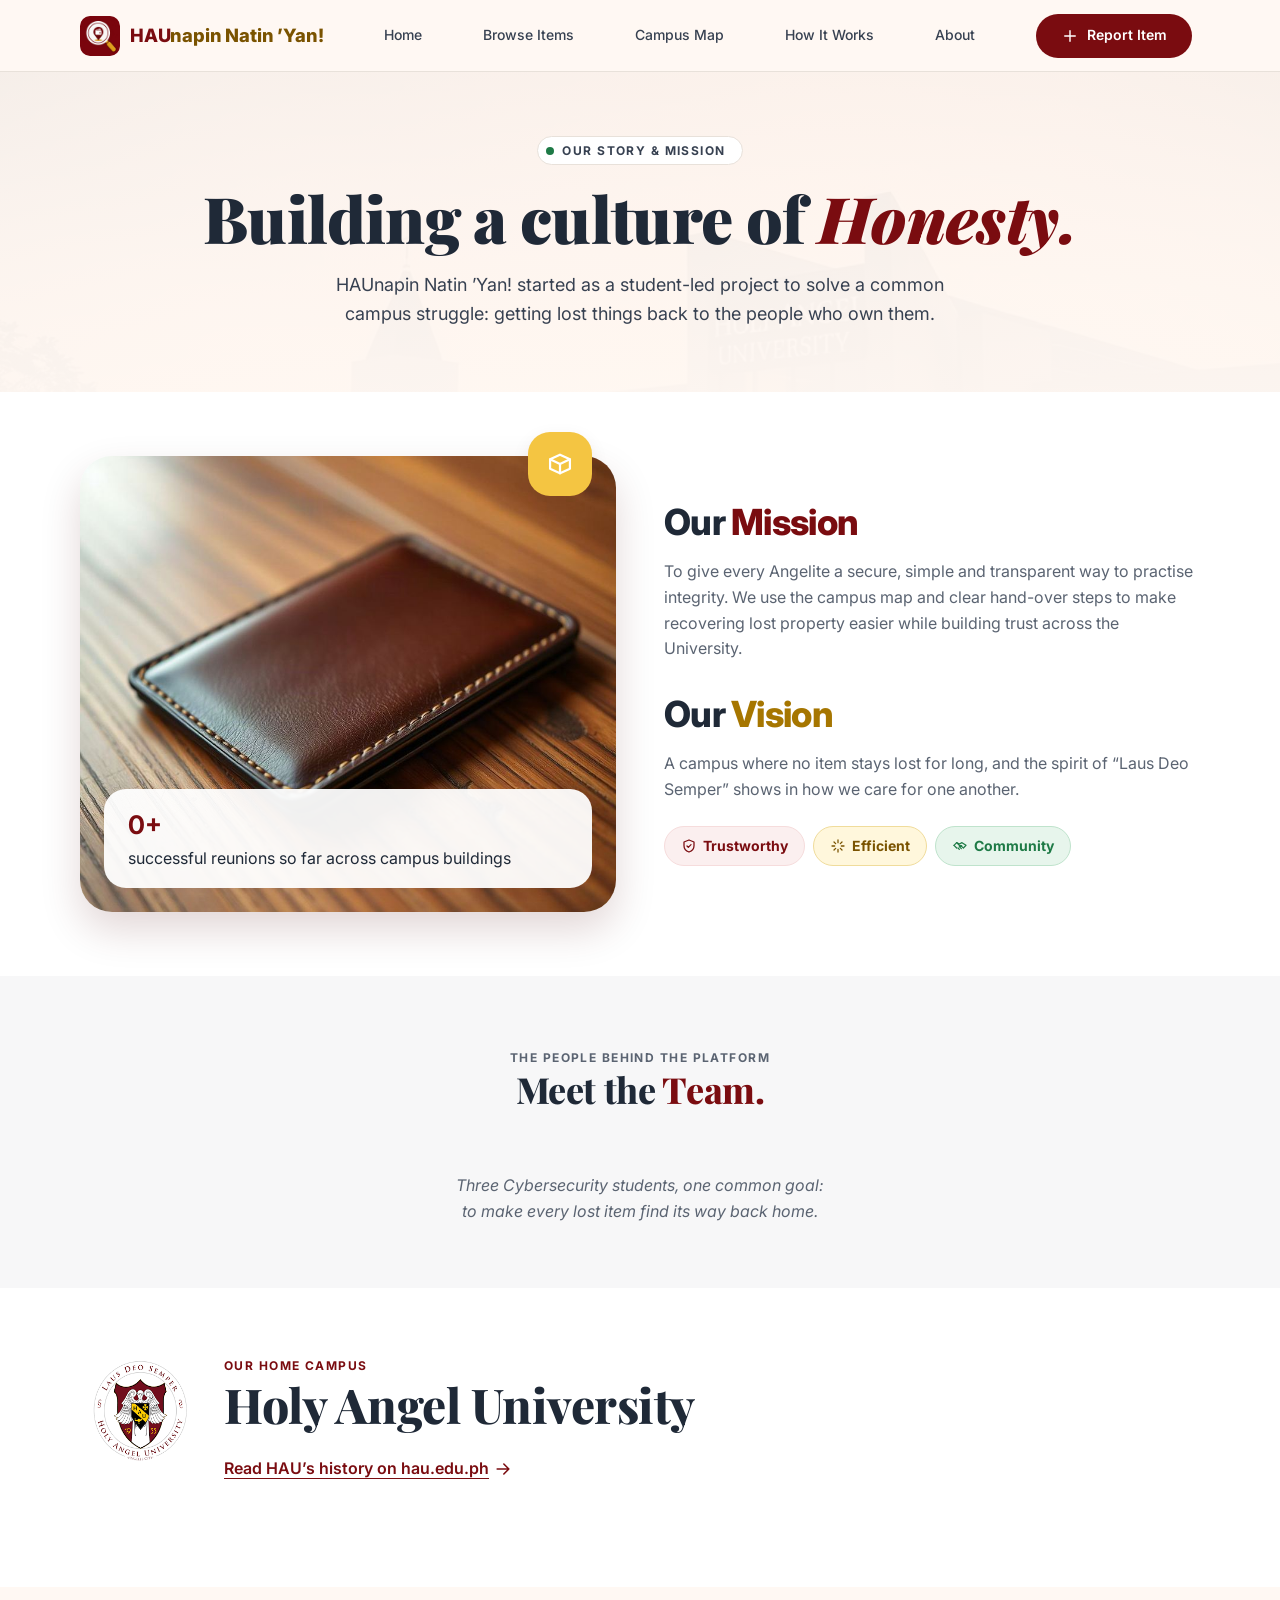
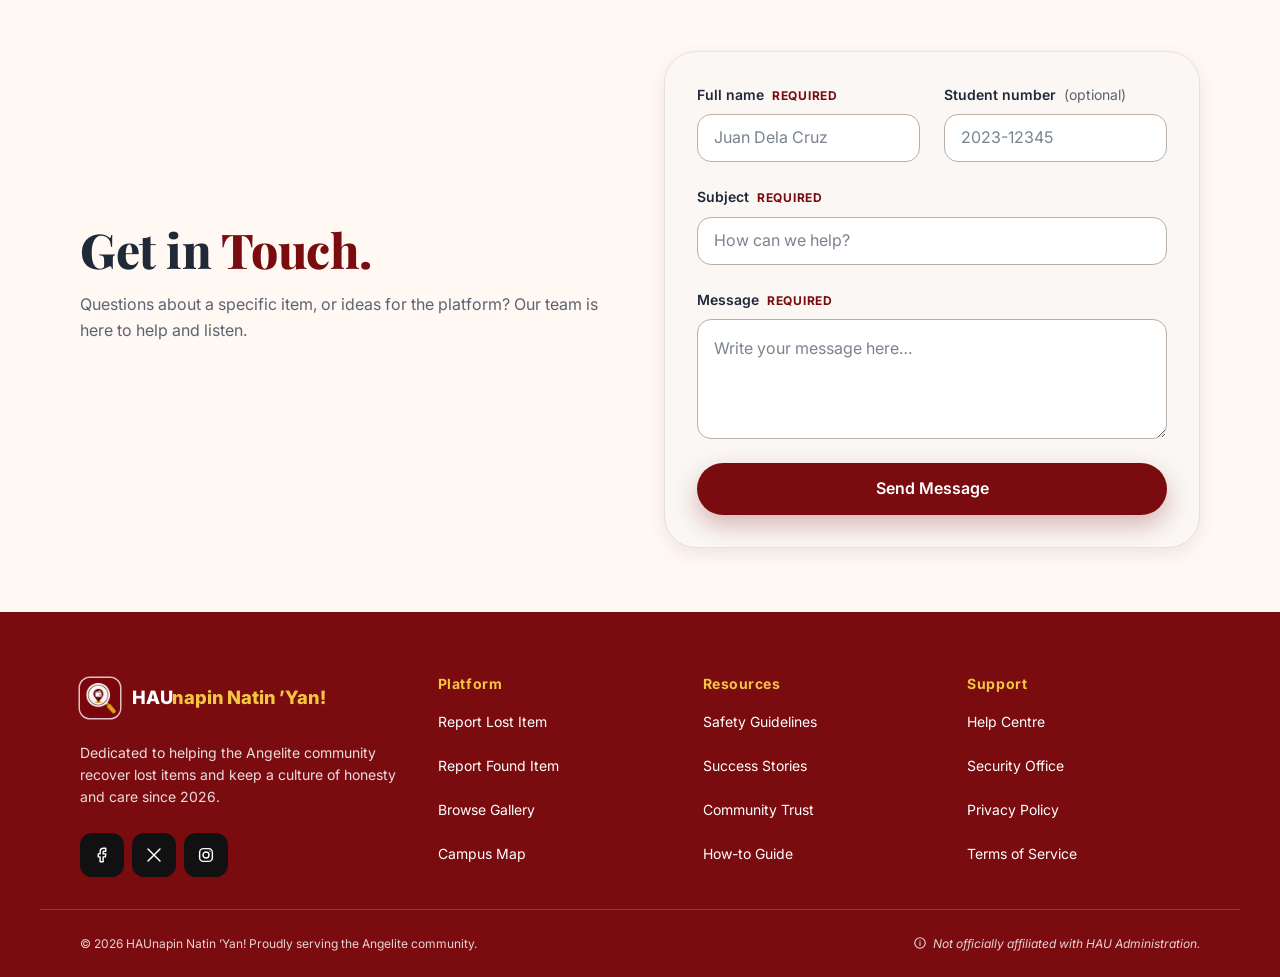
==== about.html @ 3c2f7609 "Phase 2: Wireframes, style guide, and draft of sitemap" ====
<!DOCTYPE html>
<html lang="en">
<head>
<meta charset="UTF-8">
<meta name="viewport" content="width=device-width, initial-scale=1, viewport-fit=cover">
<title>About | HAUnapin Natin ’Yan!</title>
<meta name="description" content="The team, mission and story behind the HAU campus lost and found.">
<meta name="theme-color" content="#7A0C10">
<link rel="icon" href="images/favicon.svg" type="image/svg+xml">
<link rel="apple-touch-icon" href="images/apple-touch-icon.png">
<link rel="preconnect" href="https://fonts.googleapis.com">
<link rel="preconnect" href="https://fonts.gstatic.com" crossorigin>
<link href="https://fonts.googleapis.com/css2?family=Inter:wght@400;500;600;700;800;900&family=Playfair+Display:ital,wght@0,700;0,800;0,900;1,700;1,800;1,900&display=swap" rel="stylesheet">
<link rel="stylesheet" href="css/styles.css?v=20261009c">
</head>
<body data-page="about">

<a class="skip-link" href="#main">Skip to content</a>
<header class="site-header">
  <div class="container header-inner">
    <a class="brand" href="index.html" aria-label="HAUnapin Natin ’Yan! home"><img class="brand-mark" src="images/logo-mark.png" alt="" width="40" height="40"><span class="brand-name ">HAU<span>napin Natin ’Yan!</span></span></a>
    <nav class="main-nav" aria-label="Primary">
      <ul class="nav-list list-reset" role="list">
          <li><a class="nav-link" href="index.html" data-nav="home">Home</a></li>
          <li><a class="nav-link" href="browse.html" data-nav="browse">Browse Items</a></li>
          <li><a class="nav-link" href="map.html" data-nav="map">Campus Map</a></li>
          <li><a class="nav-link" href="how.html" data-nav="how">How It Works</a></li>
          <li><a class="nav-link" href="about.html" data-nav="about">About</a></li>
      </ul>
    </nav>
    <div class="header-actions">
      <a class="btn btn-primary header-cta" href="report.html"><svg class="icon" viewBox="0 0 24 24" fill="none" stroke="currentColor" stroke-width="1.9" stroke-linecap="round" stroke-linejoin="round" aria-hidden="true" focusable="false"><path d="M12 5v14M5 12h14"/></svg>Report Item</a>
      <div id="accountSlot" class="account-slot"></div>
      <button type="button" class="icon-btn menu-btn" id="menuBtn" aria-label="Open menu" aria-expanded="false" aria-controls="drawer"><svg class="icon" viewBox="0 0 24 24" fill="none" stroke="currentColor" stroke-width="1.9" stroke-linecap="round" stroke-linejoin="round" aria-hidden="true" focusable="false"><path d="M4 7h16M4 12h16M4 17h16"/></svg></button>
    </div>
  </div>
</header>
<div class="drawer-backdrop" id="drawerBackdrop" hidden>
  <aside class="drawer" id="drawer" aria-label="Menu" hidden>
    <div class="drawer-head">
      <a class="brand" href="index.html" aria-label="HAUnapin Natin ’Yan! home"><img class="brand-mark" src="images/logo-mark.png" alt="" width="40" height="40"><span class="brand-name ">HAU<span>napin Natin ’Yan!</span></span></a>
      <button type="button" class="icon-btn" data-close-drawer aria-label="Close menu"><svg class="icon" viewBox="0 0 24 24" fill="none" stroke="currentColor" stroke-width="1.9" stroke-linecap="round" stroke-linejoin="round" aria-hidden="true" focusable="false"><path d="M6 6l12 12M18 6 6 18"/></svg></button>
    </div>
    <nav class="drawer-nav" aria-label="Mobile">
      <a href="index.html" data-nav="home">Home</a>
      <a href="browse.html" data-nav="browse">Browse Items</a>
      <a href="map.html" data-nav="map">Campus Map</a>
      <a href="how.html" data-nav="how">How It Works</a>
      <a href="about.html" data-nav="about">About</a>
      <a href="stories.html" data-nav="stories">Success Stories</a>
      <a href="safety.html" data-nav="safety">Safety Guidelines</a>
      <a href="help.html" data-nav="help">Help Centre</a>
    </nav>
    <div class="drawer-account" id="drawerAccount"></div>
    <div class="drawer-foot">
      <a class="btn btn-primary btn-lg" href="report.html?type=lost"><svg class="icon" viewBox="0 0 24 24" fill="none" stroke="currentColor" stroke-width="1.9" stroke-linecap="round" stroke-linejoin="round" aria-hidden="true" focusable="false"><circle cx="11" cy="11" r="7"/><path d="m20 20-3.6-3.6"/></svg>I Lost Something</a>
      <a class="btn btn-gold btn-lg" href="report.html?type=found"><svg class="icon" viewBox="0 0 24 24" fill="none" stroke="currentColor" stroke-width="1.9" stroke-linecap="round" stroke-linejoin="round" aria-hidden="true" focusable="false"><path d="M7 11V6.5a1.5 1.5 0 0 1 3 0V11M10 10.5V5a1.5 1.5 0 0 1 3 0v5.5M13 10.5V6a1.5 1.5 0 0 1 3 0v6M16 11a1.5 1.5 0 0 1 3 0v3a7 7 0 0 1-7 7h-.5a6 6 0 0 1-4.6-2.2L4 15.5a1.5 1.5 0 0 1 2.2-2L7 14.5V11"/></svg>I Found Something</a>
    </div>
  </aside>
</div>
<div class="page">
<main id="main" tabindex="-1">

  <section class="page-banner  " aria-labelledby="pageTitle">
    <div class="hero-bg" aria-hidden="true"><img src="images/campus/hau-sunset.jpg" alt=""></div>
    <div class="container">
      <p class="eyebrow eyebrow-pill"><span class="dot" aria-hidden="true"></span>Our story &amp; mission</p>
      <h1 id="pageTitle">Building a culture of <span class="accent">Honesty.</span></h1>
      <p class="banner-lead">HAUnapin Natin ’Yan! started as a student-led project to solve a common campus struggle: getting lost things back to the people who own them.</p>
    </div>
  </section>
  <section class="section bg-white" id="mission" aria-labelledby="missionTitle">
    <div class="container split">
      <figure class="photo-card photo-card-stat">
        <span class="corner-badge" aria-hidden="true"><svg class="icon" viewBox="0 0 24 24" fill="none" stroke="currentColor" stroke-width="1.9" stroke-linecap="round" stroke-linejoin="round" aria-hidden="true" focusable="false"><path d="M3.5 8 12 4l8.5 4v8L12 20l-8.5-4V8Z"/><path d="M3.5 8 12 12l8.5-4M12 12v8"/></svg></span>
        <img src="images/items/brown-wallet.jpg" alt="A returned brown leather wallet">
        <figcaption><strong><span data-stat="returned">0</span>+</strong><span>successful reunions so far across campus buildings</span></figcaption>
      </figure>
      <div>
        <h2 id="missionTitle" class="h-sans">Our <span class="c-burgundy">Mission</span></h2>
        <p class="muted" style="margin-top:var(--s-2)">To give every Angelite a secure, simple and transparent way to practise integrity. We use the campus map and clear hand-over steps to make recovering lost property easier while building trust across the University.</p>
        <h2 class="h-sans" style="margin-top:var(--s-4)">Our <span class="c-gold">Vision</span></h2>
        <p class="muted" style="margin-top:var(--s-2)">A campus where no item stays lost for long, and the spirit of “Laus Deo Semper” shows in how we care for one another.</p>
        <div class="cluster" style="margin-top:var(--s-3)">
          <span class="value-pill is-rose"><svg class="icon" viewBox="0 0 24 24" fill="none" stroke="currentColor" stroke-width="1.9" stroke-linecap="round" stroke-linejoin="round" aria-hidden="true" focusable="false"><path d="M12 3 4.5 6v5.5c0 4.6 3.2 8 7.5 9.5 4.3-1.5 7.5-4.9 7.5-9.5V6L12 3Z"/><path d="m9 12 2 2 4-4"/></svg>Trustworthy</span>
          <span class="value-pill is-gold"><svg class="icon" viewBox="0 0 24 24" fill="none" stroke="currentColor" stroke-width="1.9" stroke-linecap="round" stroke-linejoin="round" aria-hidden="true" focusable="false"><path d="M12 3v4M12 17v4M3 12h4M17 12h4M6 6l2.5 2.5M15.5 15.5 18 18M6 18l2.5-2.5M15.5 8.5 18 6"/></svg>Efficient</span>
          <span class="value-pill is-green"><svg class="icon" viewBox="0 0 24 24" fill="none" stroke="currentColor" stroke-width="1.9" stroke-linecap="round" stroke-linejoin="round" aria-hidden="true" focusable="false"><path d="m3 11 4-4 4 2 4-2 6 4-4 4"/><path d="m7 7 5 5a1.5 1.5 0 0 0 2.1 0l.4-.4M9 15l2 2M11 13l3 3M13 11l3 3"/><path d="m3 11 4 4"/></svg>Community</span>
        </div>
      </div>
    </div>
  </section>

  <section class="section band-soft" aria-labelledby="teamTitle">
    <div class="container">
      <div class="section-head center">
        <div>
          <p class="eyebrow">The people behind the platform</p>
          <h2 id="teamTitle" class="h-display">Meet the <span class="c-burgundy">Team.</span></h2>
        </div>
      </div>
      <div class="team" id="teamGrid"></div>
      <p class="team-note">Three Cybersecurity students, one common goal:<br>to make every lost item find its way back home.</p>
    </div>
  </section>

  <section class="section bg-white" aria-labelledby="hauTitle">
    <div class="container hau-block">
      <div class="hau-intro">
        <span class="hau-logo hau-logo-lg"><img src="images/hau-seal.png" alt="Holy Angel University seal" width="120" height="120" loading="lazy"></span>
        <div>
          <p class="eyebrow">Our home campus</p>
          <h2 id="hauTitle" class="h-display">Holy Angel University</h2>
          <p class="muted" id="hauFacts"></p>
          <a class="text-link" href="https://www.hau.edu.ph/about/history" target="_blank" rel="noopener">Read HAU’s history on hau.edu.ph<span class="visually-hidden"> (opens in a new tab)</span><svg class="icon" viewBox="0 0 24 24" fill="none" stroke="currentColor" stroke-width="1.9" stroke-linecap="round" stroke-linejoin="round" aria-hidden="true" focusable="false"><path d="M5 12h14M13 6l6 6-6 6"/></svg></a>
        </div>
      </div>
      <ol class="timeline list-reset" id="hauTimeline" role="list"></ol>
    </div>
  </section>

  <section class="section" id="contact" aria-labelledby="touchTitle">
    <div class="container split">
      <div>
        <h2 id="touchTitle" class="h-display">Get in <span class="c-burgundy">Touch.</span></h2>
        <p class="muted" style="margin-top:var(--s-2)">Questions about a specific item, or ideas for the platform? Our team is here to help and listen.</p>
        <ul class="contact-list list-reset" id="contactList"></ul>
      </div>
      <form class="card card-pad form-card" id="aboutForm" novalidate data-message-form="about">
        <div class="field-row">
          <div class="field"><label class="label" for="mName">Full name <span class="req">Required</span></label><input class="input" id="mName" name="name" autocomplete="name" placeholder="Juan Dela Cruz" aria-describedby="mNameErr"><p class="error" id="mNameErr"></p></div>
          <div class="field"><label class="label" for="mStudent">Student number <span class="opt">(optional)</span></label><input class="input" id="mStudent" name="studentNo" inputmode="numeric" placeholder="2023-12345" aria-describedby="mStudentErr"><p class="error" id="mStudentErr"></p></div>
        </div>
        <div class="field"><label class="label" for="mSubject">Subject <span class="req">Required</span></label><input class="input" id="mSubject" name="subject" placeholder="How can we help?" aria-describedby="mSubjectErr"><p class="error" id="mSubjectErr"></p></div>
        <div class="field"><label class="label" for="mMessage">Message <span class="req">Required</span></label><textarea class="textarea" id="mMessage" name="message" maxlength="600" placeholder="Write your message here…" aria-describedby="mMessageErr"></textarea><p class="error" id="mMessageErr"></p></div>
        <button class="btn btn-primary btn-lg btn-block" type="submit" style="margin-top:var(--s-3)">Send Message</button>
      </form>
    </div>
  </section>
</main>
</div>

<footer class="site-footer">
  <div class="container footer-top">
    <div class="footer-brand">
      <a class="brand brand-footer" href="index.html" aria-label="HAUnapin Natin ’Yan! home"><img class="brand-mark footer-logo" src="images/logo-mark.png" alt="" width="40" height="40"><span class="brand-name">HAU<span>napin Natin ’Yan!</span></span></a>
      <p>Dedicated to helping the Angelite community recover lost items and keep a culture of honesty and care since 2026.</p>
      <div class="socials">
        <a href="https://www.facebook.com/holyangel1933" target="_blank" rel="noopener" aria-label="Holy Angel University on Facebook (opens in a new tab)"><svg class="icon" viewBox="0 0 24 24" fill="none" stroke="currentColor" stroke-width="1.9" stroke-linecap="round" stroke-linejoin="round" aria-hidden="true" focusable="false"><path d="M14 3h3v4h-2.5a1 1 0 0 0-1 1v2.5H17l-.5 4h-3V21h-4v-6.5H7v-4h2.5V7.5A4.5 4.5 0 0 1 14 3Z"/></svg></a>
        <a href="https://twitter.com/holyangel1933" target="_blank" rel="noopener" aria-label="Holy Angel University on X (opens in a new tab)"><svg class="icon" viewBox="0 0 24 24" fill="none" stroke="currentColor" stroke-width="1.9" stroke-linecap="round" stroke-linejoin="round" aria-hidden="true" focusable="false"><path d="M4 4l16 16M20 4 4 20"/></svg></a>
        <a href="https://www.instagram.com/holyangel1933/" target="_blank" rel="noopener" aria-label="Holy Angel University on Instagram (opens in a new tab)"><svg class="icon" viewBox="0 0 24 24" fill="none" stroke="currentColor" stroke-width="1.9" stroke-linecap="round" stroke-linejoin="round" aria-hidden="true" focusable="false"><rect x="3.5" y="3.5" width="17" height="17" rx="5"/><circle cx="12" cy="12" r="4"/><path d="M17.2 6.8v.01"/></svg></a>
      </div>
    </div>
    <nav class="footer-col" aria-labelledby="fPlatform">
      <h2 id="fPlatform">Platform</h2>
      <a href="report.html?type=lost">Report Lost Item</a>
      <a href="report.html?type=found">Report Found Item</a>
      <a href="browse.html">Browse Gallery</a>
      <a href="map.html">Campus Map</a>
    </nav>
    <nav class="footer-col" aria-labelledby="fResources">
      <h2 id="fResources">Resources</h2>
      <a href="safety.html">Safety Guidelines</a>
      <a href="stories.html">Success Stories</a>
      <a href="about.html#mission">Community Trust</a>
      <a href="how.html">How-to Guide</a>
    </nav>
    <nav class="footer-col" aria-labelledby="fSupport">
      <h2 id="fSupport">Support</h2>
      <a href="help.html">Help Centre</a>
      <a href="help.html#contact">Security Office</a>
      <a href="legal.html#privacy">Privacy Policy</a>
      <a href="legal.html#terms">Terms of Service</a>
    </nav>
  </div>
  <div class="container footer-bottom">
    <p>&copy; <span id="year">2026</span> HAUnapin Natin ’Yan! Proudly serving the Angelite community.</p>
    <p class="footer-note"><svg class="icon" viewBox="0 0 24 24" fill="none" stroke="currentColor" stroke-width="1.9" stroke-linecap="round" stroke-linejoin="round" aria-hidden="true" focusable="false"><circle cx="12" cy="12" r="9"/><path d="M12 11v5M12 8v.01"/></svg>Not officially affiliated with HAU Administration.</p>
  </div>
</footer>
<script src="js/sync.js?v=20261009c"></script>
<script src="js/icons.js?v=20261009c"></script>
<script src="js/data.js?v=20261009c"></script>
<script src="js/store.js?v=20261009c"></script>
<script src="js/auth.js?v=20261009c"></script>
<script src="js/ui.js?v=20261009c"></script>
<script src="js/pages/content.js?v=20261009c"></script>
</body>
</html>
---- css/styles.css ----
/* ============================================================
   HAUnapin Natin 'Yan! — Campus Lost & Found
   Design system + components. Mobile-first.
   Breakpoints: 600 (large phone) / 900 (tablet) / 1200 (desktop)
   ============================================================ */

/* ---------- 1. Design tokens ---------- */
:root {
  /* Brand (from the Figma style guide) */
  --burgundy: #7A0C10;
  --burgundy-dark: #4A0404;
  --burgundy-600: #9B1B20;
  --burgundy-50: #FBEFEF;
  --burgundy-100: #F6DCDC;
  --gold: #F4C542;
  --gold-dark: #D4A017;
  --gold-50: #FFF7DC;
  --gold-text: #7A5300;          /* gold-family text that passes 4.5:1 on light surfaces */
  --sage: #8CB69B;
  --sage-dark: #5E8C6E;
  --sage-50: #EAF3ED;

  /* Surfaces */
  --cream: #FFF8F3;
  --surface: #FFFFFF;
  --surface-2: #FAF7F4;
  --surface-3: #F3EEEA;
  --line: #E8E1DA;
  --line-strong: #B9AFA6;        /* field and control outlines (3:1 on white) */

  /* Text */
  --ink: #1F2937;
  --ink-2: #374151;
  --muted: #5B6472;              /* secondary text, 5.9:1 on white */
  --on-dark: #FFFFFF;

  /* Status */
  --lost: var(--burgundy);
  --lost-bg: var(--burgundy-50);
  --found: var(--gold-text);
  --found-bg: var(--gold-50);
  --ok: #1E7A46;
  --ok-bg: #E7F5EC;
  --info: #1D4E89;
  --info-bg: #E8F0FA;
  --danger: #B42318;

  /* Type */
  --font-display: 'Playfair Display', Georgia, 'Times New Roman', serif;
  --font-body: 'Inter', system-ui, -apple-system, 'Segoe UI', Roboto, sans-serif;
  --fs-xs: 0.75rem;
  --fs-sm: 0.875rem;
  --fs-md: 1rem;
  --fs-lg: 1.125rem;
  --fs-xl: 1.375rem;
  --fs-2xl: clamp(1.6rem, 1.2rem + 1.6vw, 2.25rem);
  --fs-3xl: clamp(2.1rem, 1.4rem + 3vw, 3.5rem);

  /* Spacing: 8px base grid */
  --s-half: 0.25rem;   /* 4  */
  --s-1: 0.5rem;       /* 8  */
  --s-2: 1rem;         /* 16 */
  --s-3: 1.5rem;       /* 24 */
  --s-4: 2rem;         /* 32 */
  --s-5: 3rem;         /* 48 */
  --s-6: 4rem;         /* 64 */
  --s-7: 6rem;         /* 96 */

  /* Shape */
  --r-sm: 8px;
  --r-md: 14px;
  --r-lg: 22px;
  --r-xl: 32px;
  --r-pill: 999px;

  /* Elevation */
  --shadow-1: 0 1px 2px rgba(31, 41, 55, 0.06), 0 1px 3px rgba(31, 41, 55, 0.08);
  --shadow-2: 0 6px 18px rgba(74, 4, 4, 0.08);
  --shadow-3: 0 18px 40px rgba(74, 4, 4, 0.16);
  --shadow-cta: 0 10px 24px rgba(122, 12, 16, 0.28);

  /* Layers (base < card < sticky header < map overlays < sheets < modals < toast) */
  --z-base: 0;
  --z-card: 10;
  --z-sticky: 100;
  --z-map-overlay: 200;
  --z-sheet: 300;
  --z-modal: 400;
  --z-toast: 500;

  /* Layout */
  --container: 1200px;
  --gutter: clamp(1rem, 4vw, 2.5rem);
  --header-h: 72px;
  --tap: 44px;
  --ease: cubic-bezier(.22, .8, .24, 1);
  --focus: 0 0 0 3px var(--surface), 0 0 0 5px var(--burgundy);
}

/* ---------- 2. Reset ---------- */
*, *::before, *::after { box-sizing: border-box; }
html { -webkit-text-size-adjust: 100%; scroll-behavior: smooth; scroll-padding-top: calc(var(--header-h) + 16px); }
body, h1, h2, h3, h4, p, ul, ol, figure, blockquote, dl, dd { margin: 0; }
ul[role="list"], ol[role="list"], .list-reset { list-style: none; padding: 0; }
img, svg, video { display: block; max-width: 100%; }
input, button, textarea, select { font: inherit; color: inherit; }
button { cursor: pointer; background: none; border: 0; padding: 0; }
a { color: inherit; }
body {
  font-family: var(--font-body); font-size: var(--fs-md); line-height: 1.6; color: var(--ink);
  background: var(--cream); -webkit-font-smoothing: antialiased; text-rendering: optimizeLegibility;
  min-height: 100vh; min-height: 100dvh; display: flex; flex-direction: column;
}
.page { overflow-x: hidden; flex: 1 0 auto; } /* page wrapper: no sideways scrolling */
h1, h2, h3, h4 { line-height: 1.15; color: var(--ink); }
h1, h2 { font-family: var(--font-display); font-weight: 700; letter-spacing: -0.01em; }
h3, h4 { font-weight: 700; }
:focus-visible { outline: none; box-shadow: var(--focus); border-radius: var(--r-sm); }
[hidden] { display: none !important; }
html.is-locked { overflow: hidden; }

@media (prefers-reduced-motion: reduce) {
  html { scroll-behavior: auto; }
  *, *::before, *::after { animation-duration: 0.001ms !important; animation-iteration-count: 1 !important; transition-duration: 0.001ms !important; }
}

/* ---------- 3. Utilities ---------- */
.container { width: 100%; max-width: var(--container); margin-inline: auto; padding-inline: var(--gutter); }
.stack > * + * { margin-top: var(--s-2); }
.cluster { display: flex; flex-wrap: wrap; gap: var(--s-1); align-items: center; }
.grid { display: grid; gap: var(--s-3); }
.grid-3 { grid-template-columns: minmax(0, 1fr); }
@media (min-width: 600px) { .grid-3 { grid-template-columns: repeat(2, minmax(0, 1fr)); } }
@media (min-width: 900px) { .grid-3 { grid-template-columns: repeat(3, minmax(0, 1fr)); } }
.visually-hidden {
  position: absolute !important; width: 1px; height: 1px; padding: 0; margin: -1px;
  overflow: hidden; clip: rect(0 0 0 0); white-space: nowrap; border: 0;
}
.skip-link {
  position: absolute; left: var(--s-2); top: -100px; z-index: var(--z-toast);
  background: var(--burgundy); color: var(--on-dark); padding: var(--s-1) var(--s-2); border-radius: var(--r-sm); font-weight: 600;
}
.skip-link:focus { top: var(--s-1); }
.eyebrow {
  display: inline-flex; align-items: center; gap: var(--s-1);
  font-size: var(--fs-xs); font-weight: 700; letter-spacing: 0.12em; text-transform: uppercase; color: var(--burgundy);
}
.eyebrow-pill { padding: var(--s-half) var(--s-2) var(--s-half) var(--s-1); background: var(--surface); border: 1px solid var(--line); border-radius: var(--r-pill); color: var(--ink-2); }
.eyebrow-pill .dot { width: 8px; height: 8px; border-radius: 50%; background: var(--ok); }
.muted { color: var(--muted); }
.accent { color: var(--burgundy); font-style: italic; }
.accent-gold { color: var(--gold-text); }
.section { padding-block: var(--s-6); }
.section-head { display: flex; flex-wrap: wrap; align-items: flex-end; justify-content: space-between; gap: var(--s-2); margin-bottom: var(--s-4); }
.section-head h2 { font-size: var(--fs-2xl); }
.section-head p { color: var(--muted); max-width: 52ch; margin-top: var(--s-1); }
.text-link {
  display: inline-flex; align-items: center; gap: var(--s-half); min-height: var(--tap);
  color: var(--burgundy); font-weight: 600; text-decoration: underline; text-decoration-thickness: 1px; text-underline-offset: 4px;
}
.text-link:hover { color: var(--burgundy-dark); }
.icon { width: 1.25em; height: 1.25em; flex: none; }

/* ---------- 4. Buttons ---------- */
.btn {
  display: inline-flex; align-items: center; justify-content: center; gap: var(--s-1);
  min-height: var(--tap); padding: 0 var(--s-3); border-radius: var(--r-pill);
  font-weight: 600; font-size: var(--fs-sm); line-height: 1.2; text-decoration: none; white-space: nowrap;
  border: 1.5px solid transparent; transition: background 0.2s var(--ease), color 0.2s var(--ease), box-shadow 0.2s var(--ease), transform 0.2s var(--ease);
}
.btn .icon { width: 18px; height: 18px; }
.btn:active { transform: translateY(1px); }
.btn-primary { background: var(--burgundy); color: var(--on-dark); box-shadow: var(--shadow-cta); }
.btn-primary:hover { background: var(--burgundy-dark); }
.btn-gold { background: var(--gold); color: var(--ink); }
.btn-gold:hover { background: #EDB92A; }
.btn-dark { background: var(--ink); color: var(--on-dark); }
.btn-dark:hover { background: #111827; }
.btn-outline { background: var(--surface); color: var(--ink); border-color: var(--line-strong); }
.btn-outline:hover { border-color: var(--burgundy); color: var(--burgundy); }
.btn-ghost { color: var(--ink-2); }
.btn-ghost:hover { background: var(--surface-3); }
.btn-lg { min-height: 52px; padding: 0 var(--s-4); font-size: var(--fs-md); }
.btn-block { width: 100%; }
.btn[disabled], .btn[aria-disabled="true"] { opacity: 0.5; cursor: not-allowed; box-shadow: none; }
.icon-btn {
  width: var(--tap); height: var(--tap); flex: none; display: inline-flex; align-items: center; justify-content: center;
  border-radius: 50%; background: var(--surface); border: 1px solid var(--line); color: var(--ink-2); transition: background 0.2s, color 0.2s, border-color 0.2s;
}
.icon-btn:hover { border-color: var(--burgundy); color: var(--burgundy); }
.icon-btn .icon { width: 20px; height: 20px; }

/* ---------- 5. Chips, badges, tags ---------- */
.chip {
  display: inline-flex; align-items: center; gap: var(--s-1); min-height: var(--tap); padding: 0 var(--s-2);
  border-radius: var(--r-pill); background: var(--surface); border: 1px solid var(--line-strong);
  font-size: var(--fs-sm); font-weight: 500; color: var(--ink-2); transition: background 0.2s, color 0.2s, border-color 0.2s;
}
.chip:hover { border-color: var(--burgundy); }
.chip[aria-pressed="true"] { background: var(--burgundy); border-color: var(--burgundy); color: var(--on-dark); }
.chip .count { font-size: var(--fs-xs); opacity: 0.8; }
.badge {
  display: inline-flex; align-items: center; gap: var(--s-half); padding: 2px 10px; border-radius: var(--r-pill);
  font-size: var(--fs-xs); font-weight: 700; letter-spacing: 0.06em; text-transform: uppercase; white-space: nowrap;
}
.badge .icon { width: 12px; height: 12px; }
.badge-lost { background: var(--lost-bg); color: var(--lost); }
.badge-found { background: var(--found-bg); color: var(--found); }
.badge-returned { background: var(--ok-bg); color: var(--ok); }
.badge-claim { background: var(--info-bg); color: var(--info); }
.badge-solid-lost { background: var(--burgundy); color: var(--on-dark); }
.badge-solid-found { background: var(--gold); color: var(--ink); }
.tag { font-size: var(--fs-xs); font-weight: 700; letter-spacing: 0.08em; text-transform: uppercase; color: var(--muted); }

/* ---------- 6. Forms ---------- */
.field { display: grid; gap: var(--s-1); }
.field + .field { margin-top: var(--s-3); }
.field-row { display: grid; gap: var(--s-3); grid-template-columns: minmax(0, 1fr); }
@media (min-width: 600px) { .field-row { grid-template-columns: repeat(2, minmax(0, 1fr)); } }
.field-row + .field, .field + .field-row, .field-row + .field-row { margin-top: var(--s-3); }
.label { font-size: var(--fs-sm); font-weight: 600; color: var(--ink); display: flex; align-items: baseline; gap: var(--s-1); flex-wrap: wrap; }
.label .req { font-size: var(--fs-xs); font-weight: 700; letter-spacing: 0.06em; color: var(--burgundy); text-transform: uppercase; }
.label .opt { font-weight: 400; color: var(--muted); }
.hint { font-size: var(--fs-sm); color: var(--muted); }
.input, .select, .textarea {
  width: 100%; min-height: 48px; padding: 0 var(--s-2); border-radius: var(--r-md);
  background: var(--surface); border: 1px solid var(--line-strong); color: var(--ink);
  transition: border-color 0.2s, box-shadow 0.2s;
}
.textarea { padding: var(--s-2); min-height: 120px; resize: vertical; line-height: 1.5; }
.select {
  appearance: none; -webkit-appearance: none; padding-right: var(--s-5);
  background-image: url("data:image/svg+xml,%3Csvg xmlns='http://www.w3.org/2000/svg' viewBox='0 0 24 24' fill='none' stroke='%237A0C10' stroke-width='2.2' stroke-linecap='round' stroke-linejoin='round'%3E%3Cpath d='m6 9 6 6 6-6'/%3E%3C/svg%3E");
  background-repeat: no-repeat; background-position: right 14px center; background-size: 18px;
}
.input::placeholder, .textarea::placeholder { color: #7B8390; }
.input:focus, .select:focus, .textarea:focus { outline: none; border-color: var(--burgundy); box-shadow: 0 0 0 3px rgba(122, 12, 16, 0.18); }
.input[aria-invalid="true"], .select[aria-invalid="true"], .textarea[aria-invalid="true"] { border-color: var(--danger); }
.input-icon { position: relative; }
.input-icon .icon { position: absolute; left: 14px; top: 50%; transform: translateY(-50%); width: 20px; height: 20px; color: var(--burgundy); pointer-events: none; }
.input-icon .input { padding-left: 44px; }
.error { font-size: var(--fs-sm); color: var(--danger); font-weight: 500; display: flex; gap: var(--s-half); align-items: flex-start; }
.error:empty { display: none; }
.check { display: flex; align-items: flex-start; gap: var(--s-1); min-height: var(--tap); padding-block: 10px; cursor: pointer; font-size: var(--fs-sm); }
.check input { width: 20px; height: 20px; margin: 1px 0 0; accent-color: var(--burgundy); flex: none; }
.radio-list { display: grid; gap: 2px; }

/* ---------- 7. Cards ---------- */
.card { background: var(--surface); border-radius: var(--r-lg); box-shadow: var(--shadow-1); border: 1px solid var(--line); }
.card-pad { padding: var(--s-3); }
@media (min-width: 900px) { .card-pad { padding: var(--s-4); } }

/* Item card (shared by Home, Browse) */
.item-card {
  position: relative; display: flex; flex-direction: column; height: 100%;
  background: var(--surface); border: 1px solid var(--line); border-radius: var(--r-lg); box-shadow: var(--shadow-1);
  overflow: hidden; transition: box-shadow 0.25s var(--ease), transform 0.25s var(--ease), border-color 0.25s;
}
.item-card:hover { box-shadow: var(--shadow-2); transform: translateY(-2px); }
.item-card.is-active { border-color: var(--burgundy); box-shadow: 0 0 0 2px var(--burgundy), var(--shadow-2); }
.item-media { position: relative; aspect-ratio: 4 / 3; background: var(--surface-3); overflow: hidden; }
.item-media img { width: 100%; height: 100%; object-fit: cover; }
.item-media .badge { position: absolute; top: var(--s-2); left: var(--s-2); z-index: 1; box-shadow: var(--shadow-1); }
.item-media .state-badge { left: auto; right: var(--s-2); }
.art {
  width: 100%; height: 100%; display: grid; place-items: center;
  background: radial-gradient(120% 90% at 30% 20%, var(--surface) 0%, var(--surface-3) 70%);
}
.art svg { width: 38%; height: auto; color: var(--burgundy); opacity: 0.9; }
.art.is-found svg { color: var(--gold-dark); }
.item-body { display: flex; flex-direction: column; gap: var(--s-1); padding: var(--s-2) var(--s-3) var(--s-3); flex: 1; }
.item-body h3 { font-size: var(--fs-lg); line-height: 1.3; }
.item-body h3 a { text-decoration: none; }
.item-body h3 a::after { content: ''; position: absolute; inset: 0; z-index: 2; border-radius: inherit; } /* whole card clickable */
.item-body h3 a:focus-visible { box-shadow: none; }
.item-card:has(h3 a:focus-visible) { box-shadow: var(--focus); }
.item-desc { color: var(--muted); font-size: var(--fs-sm); display: -webkit-box; -webkit-line-clamp: 2; -webkit-box-orient: vertical; overflow: hidden; }
.meta { display: grid; gap: var(--s-half); margin-top: auto; padding-top: var(--s-1); font-size: var(--fs-sm); color: var(--muted); }
.meta li { display: flex; align-items: center; gap: var(--s-1); min-width: 0; }
.meta li span { overflow: hidden; text-overflow: ellipsis; white-space: nowrap; }
.meta .icon { width: 16px; height: 16px; color: var(--burgundy); }
.meta-inline { margin-top: 0; padding-top: 0; grid-auto-flow: column; justify-content: start; gap: var(--s-2); }
.loc-bar {
  margin-top: auto; display: flex; align-items: center; gap: var(--s-1); padding: 10px var(--s-2); border-radius: var(--r-md);
  font-size: var(--fs-sm); font-weight: 600; background: var(--burgundy); color: var(--on-dark);
}
.loc-bar.is-found { background: var(--gold); color: var(--ink); }
.loc-bar .icon { width: 16px; height: 16px; }
.loc-bar span { overflow: hidden; text-overflow: ellipsis; white-space: nowrap; }

/* Compact row card (map list, similar items) */
.row-card {
  display: grid; grid-template-columns: 56px minmax(0, 1fr); gap: var(--s-2); align-items: center; width: 100%;
  padding: var(--s-1) var(--s-2) var(--s-1) var(--s-1); border-radius: var(--r-md); background: var(--surface);
  border: 1px solid var(--line); text-align: left; transition: border-color 0.2s, background 0.2s, box-shadow 0.2s; min-height: 72px;
}
.row-card:hover { border-color: var(--burgundy-100); }
.row-card.is-active { border-color: var(--burgundy); background: var(--burgundy-50); }
.row-card .thumb { width: 56px; height: 56px; border-radius: var(--r-sm); overflow: hidden; background: var(--surface-3); display: grid; place-items: center; }
.row-card .thumb img { width: 100%; height: 100%; object-fit: cover; }
.row-card .thumb svg { width: 28px; height: 28px; color: var(--burgundy); }
.row-card .thumb.is-found svg { color: var(--gold-dark); }
.row-card .kind { font-size: var(--fs-xs); font-weight: 700; letter-spacing: 0.06em; text-transform: uppercase; }
.row-card .kind.is-lost { color: var(--lost); }
.row-card .kind.is-found { color: var(--found); }
.row-card strong { display: block; font-size: var(--fs-md); line-height: 1.3; overflow: hidden; text-overflow: ellipsis; white-space: nowrap; }
.row-card .sub { font-size: var(--fs-sm); color: var(--muted); overflow: hidden; text-overflow: ellipsis; white-space: nowrap; display: block; }

/* ---------- 8. Header + navigation ---------- */
.site-header {
  position: sticky; top: 0; z-index: var(--z-sticky); height: var(--header-h);
  background: rgba(255, 248, 243, 0.96); border-bottom: 1px solid var(--line);
  backdrop-filter: saturate(1.4) blur(10px); -webkit-backdrop-filter: saturate(1.4) blur(10px);
}
.header-inner { height: 100%; display: flex; align-items: center; justify-content: space-between; gap: var(--s-2); }
.brand { display: inline-flex; align-items: center; gap: 10px; text-decoration: none; min-height: var(--tap); flex: none; }
.brand-mark { width: 40px; height: 40px; flex: none; }
.brand-name { font-weight: 800; font-size: 1.15rem; letter-spacing: -0.01em; color: var(--burgundy); white-space: nowrap; }
.brand-name span { color: var(--gold-text); }
.main-nav { display: none; }
.nav-list { display: flex; gap: var(--s-1); }
.nav-link {
  position: relative; display: inline-flex; align-items: center; min-height: var(--tap); padding: 0 var(--s-2);
  font-size: var(--fs-sm); font-weight: 500; color: var(--ink-2); text-decoration: none; border-radius: var(--r-sm);
}
.nav-link:hover { color: var(--burgundy); }
.nav-link[aria-current="page"] { color: var(--burgundy); font-weight: 600; }
.nav-link[aria-current="page"]::after {
  content: ''; position: absolute; left: var(--s-2); right: var(--s-2); bottom: 6px; height: 2px; border-radius: 2px; background: var(--burgundy);
}
.header-actions { display: flex; align-items: center; gap: var(--s-1); }
.header-cta { display: none; }
.menu-btn { display: inline-flex; }
@media (min-width: 900px) {
  .main-nav { display: block; }
  .header-cta { display: inline-flex; }
  .menu-btn { display: none; }
}

/* Mobile drawer */
.drawer-backdrop {
  position: fixed; inset: 0; z-index: var(--z-modal); background: rgba(31, 41, 55, 0.5);
  opacity: 0; transition: opacity 0.25s var(--ease);
}
.drawer-backdrop.is-open { opacity: 1; }
.drawer {
  position: fixed; top: 0; right: 0; bottom: 0; z-index: calc(var(--z-modal) + 1);
  width: min(86vw, 360px); background: var(--cream); box-shadow: var(--shadow-3);
  display: flex; flex-direction: column; padding: var(--s-2) var(--s-3) var(--s-3);
  transform: translateX(100%); transition: transform 0.3s var(--ease); overflow-y: auto;
}
.drawer.is-open { transform: none; }
.drawer-head { display: flex; align-items: center; justify-content: space-between; margin-bottom: var(--s-3); }
.drawer-nav a {
  display: flex; align-items: center; min-height: 52px; padding: 0 var(--s-2); border-radius: var(--r-md);
  font-weight: 600; text-decoration: none; color: var(--ink);
}
.drawer-nav a:hover { background: var(--surface-3); }
.drawer-nav a[aria-current="page"] { background: var(--burgundy-50); color: var(--burgundy); }
.drawer-foot { margin-top: auto; padding-top: var(--s-3); display: grid; gap: var(--s-1); }

/* ---------- 9. Footer ---------- */
.site-footer { background: var(--burgundy); color: rgba(255, 255, 255, 0.86); flex: none; }
.footer-top { display: grid; gap: var(--s-4); padding-block: var(--s-6) var(--s-4); grid-template-columns: minmax(0, 1fr); }
@media (min-width: 900px) { .footer-top { grid-template-columns: 1.4fr 1fr 1fr 1fr; } }
.footer-brand .brand-name { color: var(--on-dark); }
.footer-brand .brand-name span { color: var(--gold); }
.footer-brand p { margin-top: var(--s-2); max-width: 36ch; font-size: var(--fs-sm); }
.footer-col h2 { font-family: var(--font-body); font-size: var(--fs-sm); font-weight: 700; color: var(--gold); letter-spacing: 0.04em; margin-bottom: var(--s-1); }
.footer-col a { display: flex; align-items: center; min-height: 40px; text-decoration: none; font-size: var(--fs-sm); color: rgba(255, 255, 255, 0.9); }
.footer-col a:hover { color: var(--on-dark); text-decoration: underline; text-underline-offset: 4px; }
.footer-bottom {
  display: flex; flex-wrap: wrap; justify-content: space-between; gap: var(--s-1);
  padding-block: var(--s-3); border-top: 1px solid rgba(255, 255, 255, 0.18); font-size: var(--fs-xs); color: rgba(255, 255, 255, 0.82);
}
.site-footer :focus-visible { box-shadow: 0 0 0 3px var(--burgundy), 0 0 0 5px var(--gold); }

/* ---------- 10. Overlays: modal, sheet, toast ---------- */
.modal-backdrop {
  position: fixed; inset: 0; z-index: var(--z-modal); background: rgba(31, 41, 55, 0.55);
  display: flex; align-items: flex-end; justify-content: center; padding: 0;
  opacity: 0; transition: opacity 0.2s var(--ease);
}
.modal-backdrop.is-open { opacity: 1; }
.modal {
  position: relative; width: 100%; max-height: 92dvh; overflow-y: auto; overscroll-behavior: contain;
  background: var(--surface); border-radius: var(--r-xl) var(--r-xl) 0 0; padding: var(--s-4) var(--s-3) var(--s-3);
  transform: translateY(16px); transition: transform 0.25s var(--ease); box-shadow: var(--shadow-3);
}
.modal-backdrop.is-open .modal { transform: none; }
@media (min-width: 600px) {
  .modal-backdrop { align-items: center; padding: var(--s-3); }
  .modal { max-width: 520px; border-radius: var(--r-xl); padding: var(--s-4); }
}
.modal-close { position: absolute; top: var(--s-2); right: var(--s-2); }
.modal h2 { font-size: var(--fs-xl); padding-right: var(--s-5); margin-bottom: var(--s-1); }
.modal-actions { display: flex; flex-wrap: wrap; gap: var(--s-1); justify-content: flex-end; margin-top: var(--s-3); }

.toast-region { position: fixed; left: 50%; bottom: var(--s-3); transform: translateX(-50%); z-index: var(--z-toast); width: min(92vw, 440px); pointer-events: none; }
.toast {
  display: flex; align-items: center; gap: var(--s-1); padding: var(--s-2); border-radius: var(--r-md);
  background: var(--ink); color: var(--on-dark); font-size: var(--fs-sm); box-shadow: var(--shadow-3);
  opacity: 0; transform: translateY(8px); transition: opacity 0.2s, transform 0.2s;
}
.toast.is-shown { opacity: 1; transform: none; }
.toast .icon { color: var(--gold); width: 20px; height: 20px; }

/* ============================================================
   PAGES
   ============================================================ */

/* ---------- Home: hero ---------- */
.hero { position: relative; padding-block: var(--s-5) var(--s-6); overflow: hidden; }
.hero::before {
  content: ''; position: absolute; inset: 0; z-index: -1;
  background:
    radial-gradient(60% 70% at 85% 10%, rgba(244, 197, 66, 0.18), transparent 70%),
    radial-gradient(50% 60% at 5% 90%, rgba(122, 12, 16, 0.08), transparent 70%),
    var(--cream);
}
.hero-grid { display: grid; gap: var(--s-5); align-items: center; grid-template-columns: minmax(0, 1fr); }
@media (min-width: 900px) { .hero-grid { grid-template-columns: 1.1fr 0.9fr; } }
.hero h1 { font-size: var(--fs-3xl); margin-top: var(--s-2); }
.hero h1 .line-2 { display: block; color: var(--burgundy); font-style: italic; }
.hero h1 .line-3 { display: block; color: var(--gold-text); font-style: italic; }
.hero-lead { margin-top: var(--s-2); font-size: var(--fs-lg); color: var(--muted); max-width: 46ch; }
.hero-ctas { display: flex; flex-wrap: wrap; gap: var(--s-2); margin-top: var(--s-4); }
.hero-visual { position: relative; min-height: 340px; }
.hero-photo {
  position: relative; margin-left: auto; width: min(100%, 420px); aspect-ratio: 1 / 1; border-radius: var(--r-xl);
  background: linear-gradient(145deg, #F4E3D5, #E9D3C2); box-shadow: var(--shadow-3); display: grid; place-items: center; overflow: hidden;
}
.hero-photo svg { width: 64%; height: auto; }
.float-card {
  position: absolute; background: var(--surface); border-radius: var(--r-lg); box-shadow: var(--shadow-3); padding: var(--s-2) var(--s-3);
}
.float-stat { left: 0; bottom: 16%; width: 172px; }
.float-stat strong { display: block; font-family: var(--font-display); font-size: 2.2rem; color: var(--burgundy); line-height: 1; }
.float-stat span { font-size: var(--fs-sm); color: var(--muted); }
.float-latest { right: var(--s-2); bottom: -6px; display: flex; align-items: center; gap: var(--s-1); max-width: 250px; padding: var(--s-1) var(--s-2); text-decoration: none; }
.float-latest .icon { color: var(--burgundy); width: 22px; height: 22px; }
.float-latest small { display: block; font-size: var(--fs-xs); font-weight: 700; letter-spacing: 0.06em; color: var(--burgundy); text-transform: uppercase; }
.float-latest b { display: block; font-size: var(--fs-sm); overflow: hidden; text-overflow: ellipsis; white-space: nowrap; max-width: 190px; }
@media (max-width: 599.98px) {
  .hero-visual { min-height: 0; }
  .hero-photo { width: 100%; aspect-ratio: 16 / 11; }
  .float-stat { bottom: var(--s-2); left: var(--s-2); width: auto; padding: var(--s-1) var(--s-2); }
  .float-stat strong { font-size: 1.7rem; }
  .float-latest { display: none; }
}

/* Quick search bar */
.quick-search {
  margin-top: var(--s-5); display: grid; gap: var(--s-2); grid-template-columns: minmax(0, 1fr);
  background: var(--surface); border-radius: var(--r-lg); box-shadow: var(--shadow-2); border: 1px solid var(--line); padding: var(--s-2);
}
@media (min-width: 900px) {
  .quick-search { grid-template-columns: 1.3fr 1fr 1fr auto; align-items: end; border-radius: var(--r-pill); padding: var(--s-1) var(--s-1) var(--s-1) var(--s-3); }
  .quick-search .field { padding-block: var(--s-1); }
  .quick-search .field + .field { margin-top: 0; border-left: 1px solid var(--line); padding-left: var(--s-2); }
  .quick-search .input, .quick-search .select { border: 0; min-height: 40px; padding-left: 0; background-color: transparent; }
  .quick-search .input:focus, .quick-search .select:focus { box-shadow: none; }
  .quick-search .btn { min-height: 52px; }
}
.quick-search .label { font-size: var(--fs-xs); letter-spacing: 0.08em; text-transform: uppercase; color: var(--muted); font-weight: 700; }

/* Stats strip */
.stats { display: grid; gap: var(--s-2); grid-template-columns: repeat(3, minmax(0, 1fr)); }
.stat { padding: var(--s-2); border-radius: var(--r-lg); background: var(--surface); border: 1px solid var(--line); text-align: center; }
.stat strong { display: block; font-family: var(--font-display); font-size: var(--fs-2xl); color: var(--burgundy); line-height: 1.1; }
.stat span { font-size: var(--fs-sm); color: var(--muted); }

/* Map preview band */
.band-cream { background: #FDF3DD; }
.split { display: grid; gap: var(--s-5); align-items: center; grid-template-columns: minmax(0, 1fr); }
@media (min-width: 900px) { .split { grid-template-columns: 1fr 1fr; } }
.preview-frame { position: relative; border-radius: var(--r-xl); background: var(--surface); padding: var(--s-1); box-shadow: var(--shadow-3); }
.preview-frame .map-shell { aspect-ratio: 4 / 3; border-radius: calc(var(--r-xl) - 8px); }
.preview-cta {
  position: absolute; left: var(--s-3); right: var(--s-3); bottom: var(--s-3); z-index: var(--z-map-overlay);
  display: flex; align-items: center; justify-content: space-between; gap: var(--s-2);
  background: rgba(255, 255, 255, 0.95); border-radius: var(--r-lg); padding: var(--s-1) var(--s-1) var(--s-1) var(--s-2); box-shadow: var(--shadow-2);
}
.preview-cta b { display: block; font-size: var(--fs-sm); }
.preview-cta span { font-size: var(--fs-xs); color: var(--muted); }
.feature-list { display: grid; gap: var(--s-3); margin-top: var(--s-4); }
.feature { display: grid; grid-template-columns: 44px minmax(0, 1fr); gap: var(--s-2); }
.feature-icon { width: 44px; height: 44px; border-radius: var(--r-md); display: grid; place-items: center; background: var(--surface); color: var(--burgundy); box-shadow: var(--shadow-1); }
.feature-icon .icon { width: 22px; height: 22px; }
.feature h3 { font-size: var(--fs-md); }
.feature p { font-size: var(--fs-sm); color: var(--muted); }

/* How it works */
.steps { display: grid; gap: var(--s-4); grid-template-columns: minmax(0, 1fr); counter-reset: step; position: relative; }
@media (min-width: 600px) { .steps { grid-template-columns: repeat(2, minmax(0, 1fr)); } }
@media (min-width: 900px) { .steps { grid-template-columns: repeat(4, minmax(0, 1fr)); } }
.step { text-align: center; padding: var(--s-2); }
.step-icon {
  width: 64px; height: 64px; margin: 0 auto var(--s-2); border-radius: var(--r-lg); display: grid; place-items: center;
  background: var(--surface); color: var(--burgundy); box-shadow: var(--shadow-2);
}
.step:nth-child(odd) .step-icon { background: var(--gold); color: var(--ink); }
.step-icon .icon { width: 28px; height: 28px; }
.step h3 { font-size: var(--fs-lg); }
.step h3::before { counter-increment: step; content: counter(step) '. '; }
.step p { font-size: var(--fs-sm); color: var(--muted); margin-top: var(--s-1); max-width: 30ch; margin-inline: auto; }

/* ---------- Page hero (inner pages) ---------- */
.page-hero { padding-block: var(--s-5); background: linear-gradient(180deg, #FFF3E2, var(--cream)); }
.page-hero h1 { font-size: var(--fs-3xl); margin-top: var(--s-2); }
.page-hero h1 + p { margin-top: var(--s-2); color: var(--muted); max-width: 56ch; font-size: var(--fs-lg); }
.browse-hero-grid { display: grid; gap: var(--s-4); grid-template-columns: minmax(0, 1fr); align-items: center; }
@media (min-width: 900px) { .browse-hero-grid { grid-template-columns: 1.3fr 1fr; } }
.search-row { display: flex; gap: var(--s-1); margin-top: var(--s-3); max-width: 560px; }
.search-row .input-icon { flex: 1; }
.search-row .input { border-radius: var(--r-pill); min-height: 52px; }
.search-row .btn { min-height: 52px; }
.snapshot { background: var(--burgundy); color: var(--on-dark); border-radius: var(--r-xl); padding: var(--s-3); box-shadow: var(--shadow-3); }
.snapshot h2 { font-family: var(--font-body); font-size: var(--fs-xs); letter-spacing: 0.14em; text-transform: uppercase; color: var(--gold); margin-bottom: var(--s-2); }
.snapshot-stats { display: grid; grid-template-columns: repeat(3, minmax(0, 1fr)); gap: var(--s-1); }
.snapshot-stats div { background: rgba(255, 255, 255, 0.1); border: 1px solid rgba(255, 255, 255, 0.18); border-radius: var(--r-md); padding: var(--s-2); }
.snapshot-stats strong { display: block; font-size: 1.6rem; line-height: 1.1; }
.snapshot-stats span { font-size: var(--fs-xs); letter-spacing: 0.08em; text-transform: uppercase; color: rgba(255, 255, 255, 0.86); }
.snapshot-note { margin-top: var(--s-2); background: var(--surface); color: var(--ink); border-radius: var(--r-md); padding: var(--s-1) var(--s-2); font-size: var(--fs-sm); display: flex; gap: var(--s-1); align-items: center; }
.snapshot-note .dot { width: 8px; height: 8px; border-radius: 50%; background: var(--gold-dark); flex: none; }

/* ---------- Browse layout ---------- */
.browse-layout { display: grid; gap: var(--s-3); grid-template-columns: minmax(0, 1fr); align-items: start; padding-block: var(--s-4) var(--s-6); }
@media (min-width: 900px) { .browse-layout { grid-template-columns: 280px minmax(0, 1fr); } }
.filters { display: none; }
@media (min-width: 900px) { .filters { display: block; position: sticky; top: calc(var(--header-h) + var(--s-2)); } }
.filters-head { display: flex; align-items: center; justify-content: space-between; margin-bottom: var(--s-2); }
.filters-head h2 { font-family: var(--font-body); font-size: var(--fs-lg); }
.filter-group { padding-block: var(--s-2); border-top: 1px solid var(--line); }
.filter-group legend, .filter-title { font-size: var(--fs-xs); font-weight: 700; letter-spacing: 0.1em; text-transform: uppercase; color: var(--muted); margin-bottom: var(--s-1); padding: 0; }
fieldset { border: 0; padding: 0; margin: 0; min-width: 0; }
.active-count { font-size: var(--fs-xs); font-weight: 700; background: var(--gold-50); color: var(--gold-text); border: 1px solid #EBD27F; border-radius: var(--r-pill); padding: 2px 10px; }
.results-bar { display: flex; flex-wrap: wrap; align-items: center; justify-content: space-between; gap: var(--s-2); padding: var(--s-2); margin-bottom: var(--s-3); }
.results-bar p { font-size: var(--fs-sm); color: var(--muted); }
.results-bar p b { color: var(--ink); }
.sort-wrap { display: flex; align-items: center; gap: var(--s-1); font-size: var(--fs-sm); color: var(--muted); }
.sort-wrap .select { min-height: var(--tap); border-radius: var(--r-pill); width: auto; font-weight: 600; color: var(--burgundy); }
.mobile-filter-btn { display: inline-flex; }
@media (min-width: 900px) { .mobile-filter-btn { display: none; } }
.empty {
  text-align: center; padding: var(--s-5) var(--s-3); border: 1.5px dashed var(--line-strong); border-radius: var(--r-lg); background: var(--surface);
}
.empty .icon { width: 40px; height: 40px; margin: 0 auto var(--s-2); color: var(--burgundy); }
.empty h3 { font-size: var(--fs-lg); }
.empty p { color: var(--muted); margin: var(--s-1) auto var(--s-3); max-width: 40ch; }
.load-more { display: grid; justify-items: center; gap: var(--s-2); margin-top: var(--s-4); }
.progress { width: 200px; height: 6px; border-radius: var(--r-pill); background: var(--surface-3); overflow: hidden; }
.progress span { display: block; height: 100%; background: var(--burgundy); border-radius: inherit; transition: width 0.3s var(--ease); }

/* Bottom sheet (mobile filters, map list) */
.sheet-backdrop { position: fixed; inset: 0; z-index: var(--z-sheet); background: rgba(31, 41, 55, 0.45); opacity: 0; transition: opacity 0.2s; }
.sheet-backdrop.is-open { opacity: 1; }
.sheet {
  position: fixed; left: 0; right: 0; bottom: 0; z-index: calc(var(--z-sheet) + 1); max-height: 86dvh;
  display: flex; flex-direction: column; background: var(--surface); border-radius: var(--r-xl) var(--r-xl) 0 0; box-shadow: var(--shadow-3);
  transform: translateY(100%); transition: transform 0.3s var(--ease);
}
.sheet.is-open { transform: none; }
.sheet-grip { width: 44px; height: 5px; border-radius: 3px; background: var(--line-strong); margin: var(--s-1) auto 0; flex: none; }
.sheet-head { display: flex; align-items: center; justify-content: space-between; padding: var(--s-1) var(--s-3); flex: none; }
.sheet-head h2 { font-family: var(--font-body); font-size: var(--fs-lg); }
.sheet-body { overflow-y: auto; overscroll-behavior: contain; padding: 0 var(--s-3) var(--s-2); flex: 1; }
.sheet-foot { display: flex; gap: var(--s-1); padding: var(--s-2) var(--s-3) calc(var(--s-2) + env(safe-area-inset-bottom)); border-top: 1px solid var(--line); flex: none; }
.sheet-foot .btn { flex: 1; }
@media (min-width: 900px) { .sheet[data-mobile-only], .sheet-backdrop[data-mobile-only] { display: none !important; } }

/* ---------- Item detail ---------- */
.crumbs { display: flex; flex-wrap: wrap; align-items: center; justify-content: space-between; gap: var(--s-1); padding-top: var(--s-3); }
.crumbs ol { display: flex; flex-wrap: wrap; gap: var(--s-1); font-size: var(--fs-xs); letter-spacing: 0.08em; text-transform: uppercase; color: var(--muted); }
.crumbs li + li::before { content: '›'; margin-right: var(--s-1); }
.crumbs a { text-decoration: none; }
.crumbs a:hover { color: var(--burgundy); }
.crumbs [aria-current] { color: var(--burgundy); font-weight: 600; }
.detail-head { display: flex; flex-wrap: wrap; align-items: flex-start; justify-content: space-between; gap: var(--s-2); margin-top: var(--s-3); }
.detail-head h1 { font-size: var(--fs-3xl); margin-top: var(--s-1); }
.detail-head .cluster { flex: none; }
.detail-grid { display: grid; gap: var(--s-3); grid-template-columns: minmax(0, 1fr); padding-block: var(--s-3) var(--s-6); align-items: start; }
@media (min-width: 900px) { .detail-grid { grid-template-columns: minmax(0, 1.6fr) minmax(0, 1fr); } .detail-aside { position: sticky; top: calc(var(--header-h) + var(--s-2)); } }
.detail-main { display: grid; gap: var(--s-3); min-width: 0; }
.detail-aside { display: grid; gap: var(--s-3); min-width: 0; }
.detail-media { aspect-ratio: 16 / 10; border-radius: var(--r-xl); overflow: hidden; background: var(--surface-3); box-shadow: var(--shadow-2); }
.detail-media img { width: 100%; height: 100%; object-fit: cover; }
.detail-media .art svg { width: 26%; }
.facts { display: grid; gap: var(--s-3); grid-template-columns: minmax(0, 1fr); margin-top: var(--s-3); padding-top: var(--s-3); border-top: 1px solid var(--line); }
@media (min-width: 600px) { .facts { grid-template-columns: repeat(2, minmax(0, 1fr)); } }
.fact { display: grid; grid-template-columns: 44px minmax(0, 1fr); gap: var(--s-2); align-items: start; }
.fact-icon { width: 44px; height: 44px; border-radius: var(--r-md); background: var(--burgundy-50); color: var(--burgundy); display: grid; place-items: center; }
.fact-icon .icon { width: 20px; height: 20px; }
.fact dt { font-size: var(--fs-xs); letter-spacing: 0.08em; text-transform: uppercase; color: var(--muted); }
.fact dd { font-weight: 600; }
.card h2.card-title { font-family: var(--font-body); font-size: var(--fs-xl); margin-bottom: var(--s-2); }
.card-head { display: flex; flex-wrap: wrap; justify-content: space-between; align-items: center; gap: var(--s-1); margin-bottom: var(--s-2); }
.card-head h2 { font-family: var(--font-body); font-size: var(--fs-xl); }
.note { display: flex; gap: var(--s-1); padding: var(--s-2); border-radius: var(--r-md); background: var(--gold-50); border: 1px solid #F0DC9B; font-size: var(--fs-sm); color: #5A3D00; }
.note .icon { color: var(--gold-text); width: 20px; height: 20px; }
.note strong { display: block; color: var(--ink); }
.reporter { display: flex; align-items: center; gap: var(--s-2); }
.avatar { width: 48px; height: 48px; border-radius: 50%; background: var(--burgundy-50); color: var(--burgundy); display: grid; place-items: center; font-weight: 700; flex: none; }
.reporter small { display: block; font-size: var(--fs-xs); letter-spacing: 0.08em; text-transform: uppercase; color: var(--muted); }
.verified { display: inline-flex; margin-top: 2px; font-size: var(--fs-xs); font-weight: 700; color: var(--ok); background: var(--ok-bg); border-radius: var(--r-pill); padding: 1px 8px; }
.similar { display: grid; gap: var(--s-1); }
.similar a { text-decoration: none; }
.mini-map .map-shell { aspect-ratio: 16 / 10; border-radius: var(--r-lg); }
.map-caption { display: flex; gap: var(--s-1); align-items: flex-start; font-size: var(--fs-sm); color: var(--muted); margin-top: var(--s-2); }
.map-caption .icon { width: 16px; height: 16px; margin-top: 3px; }

/* ---------- Report wizard ---------- */
.wizard { max-width: 760px; margin-inline: auto; padding-block: var(--s-4) var(--s-6); }
.wizard-progress { display: grid; gap: var(--s-1); }
.wizard-progress .row { display: flex; justify-content: space-between; align-items: flex-end; gap: var(--s-2); }
.wizard-progress h2 { font-family: var(--font-body); font-size: var(--fs-lg); }
.wizard-progress h2 span { color: var(--muted); font-weight: 500; }
.wizard-progress small { font-size: var(--fs-sm); color: var(--muted); font-weight: 600; white-space: nowrap; }
.bar { height: 10px; border-radius: var(--r-pill); background: var(--surface-3); overflow: hidden; }
.bar span { display: block; height: 100%; background: var(--burgundy); border-radius: inherit; transition: width 0.4s var(--ease); }
.wizard-title { text-align: center; margin-block: var(--s-5) var(--s-4); }
.wizard-title h1 { font-size: var(--fs-3xl); }
.wizard-title p { color: var(--muted); margin-top: var(--s-1); }
.type-toggle { display: grid; grid-template-columns: repeat(2, minmax(0, 1fr)); gap: var(--s-1); padding: 6px; background: var(--surface-3); border-radius: var(--r-pill); max-width: 420px; margin: 0 auto var(--s-4); }
.type-toggle label { position: relative; }
.type-toggle input { position: absolute; opacity: 0; inset: 0; margin: 0; cursor: pointer; }
.type-toggle span { display: flex; align-items: center; justify-content: center; gap: var(--s-1); min-height: var(--tap); border-radius: var(--r-pill); font-weight: 600; font-size: var(--fs-sm); color: var(--ink-2); }
.type-toggle input:checked + span { background: var(--surface); color: var(--burgundy); box-shadow: var(--shadow-1); }
.type-toggle input:focus-visible + span { box-shadow: var(--focus); }
.cat-grid { display: grid; gap: var(--s-2); grid-template-columns: repeat(2, minmax(0, 1fr)); }
@media (min-width: 600px) { .cat-grid { grid-template-columns: repeat(4, minmax(0, 1fr)); } }
.cat-option { position: relative; }
.cat-option input { position: absolute; opacity: 0; inset: 0; margin: 0; cursor: pointer; z-index: 1; }
.cat-option .box {
  display: grid; justify-items: center; gap: var(--s-1); padding: var(--s-3) var(--s-1); height: 100%; text-align: center;
  background: var(--surface); border: 1.5px solid var(--line); border-radius: var(--r-lg); box-shadow: var(--shadow-1); transition: border-color 0.2s, box-shadow 0.2s, transform 0.2s;
}
.cat-option .box .ico { width: 56px; height: 56px; border-radius: var(--r-md); display: grid; place-items: center; background: var(--surface-3); color: var(--muted); transition: background 0.2s, color 0.2s; }
.cat-option .box .ico .icon { width: 26px; height: 26px; }
.cat-option .box b { font-size: var(--fs-sm); }
.cat-option:hover .box { border-color: var(--burgundy-100); }
.cat-option input:checked + .box { border-color: var(--burgundy); box-shadow: 0 0 0 2px var(--burgundy), var(--shadow-2); }
.cat-option input:checked + .box .ico { background: var(--burgundy-50); color: var(--burgundy); }
.cat-option input:focus-visible + .box { box-shadow: var(--focus); }
.dropzone {
  display: grid; justify-items: center; gap: var(--s-1); text-align: center; padding: var(--s-4) var(--s-2);
  border: 1.5px dashed var(--line-strong); border-radius: var(--r-lg); background: var(--surface-2); transition: border-color 0.2s, background 0.2s;
}
.dropzone.is-over { border-color: var(--burgundy); background: var(--burgundy-50); }
.dropzone .ico { width: 56px; height: 56px; border-radius: var(--r-md); background: var(--surface); box-shadow: var(--shadow-1); display: grid; place-items: center; color: var(--burgundy); }
.dropzone .ico .icon { width: 26px; height: 26px; }
.dropzone b { font-size: var(--fs-lg); }
.photo-preview { display: grid; grid-template-columns: 96px minmax(0, 1fr) auto; gap: var(--s-2); align-items: center; padding: var(--s-1); border: 1px solid var(--line); border-radius: var(--r-lg); background: var(--surface); }
.photo-preview img { width: 96px; height: 96px; object-fit: cover; border-radius: var(--r-md); }
.photo-preview small { color: var(--muted); display: block; }
.wizard-nav {
  display: flex; justify-content: space-between; gap: var(--s-2); margin-top: var(--s-4);
}
@media (max-width: 599.98px) {
  /* Keep Back / Next in thumb reach on phones */
  .wizard-nav {
    position: sticky; bottom: 0; z-index: var(--z-sticky); margin-inline: calc(var(--gutter) * -1);
    padding: var(--s-2) var(--gutter) calc(var(--s-2) + env(safe-area-inset-bottom)); background: rgba(255, 248, 243, 0.97); border-top: 1px solid var(--line);
  }
  .wizard-nav .btn { flex: 1; padding-inline: var(--s-2); }
}
.pick-map .map-shell { aspect-ratio: 16 / 10; border-radius: var(--r-lg); }
@media (max-width: 599.98px) { .pick-map .map-shell { aspect-ratio: 1 / 1; } }
.pick-status { display: flex; align-items: center; gap: var(--s-1); font-size: var(--fs-sm); margin-top: var(--s-1); color: var(--muted); min-height: 24px; }
.pick-status b { color: var(--ink); }
.pick-status .icon { width: 16px; height: 16px; color: var(--burgundy); }
.combo { position: relative; }
.combo-list {
  position: absolute; left: 0; right: 0; top: calc(100% + 6px); z-index: var(--z-map-overlay);
  max-height: 260px; overflow-y: auto; background: var(--surface); border: 1px solid var(--line); border-radius: var(--r-md); box-shadow: var(--shadow-3); padding: var(--s-half);
}
.combo-list li { display: flex; align-items: center; gap: var(--s-1); min-height: var(--tap); padding: 0 var(--s-2); border-radius: var(--r-sm); cursor: pointer; font-size: var(--fs-sm); }
.combo-list li small { color: var(--muted); margin-left: auto; font-weight: 600; }
.combo-list li[aria-selected="true"], .combo-list li:hover { background: var(--burgundy-50); color: var(--burgundy); }
.review-card { display: grid; gap: var(--s-3); grid-template-columns: minmax(0, 1fr); }
@media (min-width: 600px) { .review-card { grid-template-columns: 180px minmax(0, 1fr); } }
.review-media { aspect-ratio: 1 / 1; border-radius: var(--r-lg); overflow: hidden; background: var(--surface-3); }
.review-media img { width: 100%; height: 100%; object-fit: cover; }
.review-list { display: grid; gap: var(--s-2); margin-top: var(--s-3); grid-template-columns: minmax(0, 1fr); }
@media (min-width: 600px) { .review-list { grid-template-columns: repeat(2, minmax(0, 1fr)); } }
.review-list div { padding: var(--s-2); background: var(--surface-2); border-radius: var(--r-md); border: 1px solid var(--line); }
.review-list dt { font-size: var(--fs-xs); letter-spacing: 0.08em; text-transform: uppercase; color: var(--muted); font-weight: 700; }
.review-list dd { font-weight: 600; margin-top: 2px; overflow-wrap: anywhere; }
.success { text-align: center; padding-block: var(--s-6); max-width: 560px; margin-inline: auto; }
.success-icon { width: 80px; height: 80px; margin: 0 auto var(--s-3); border-radius: 50%; display: grid; place-items: center; background: var(--ok-bg); color: var(--ok); }
.success-icon .icon { width: 40px; height: 40px; }
.success h1 { font-size: var(--fs-2xl); }
.success p { color: var(--muted); margin-top: var(--s-1); }
.success .ref { display: inline-block; margin-top: var(--s-2); font-weight: 700; letter-spacing: 0.06em; padding: var(--s-1) var(--s-2); background: var(--surface); border: 1px dashed var(--line-strong); border-radius: var(--r-md); }
.success .cluster { justify-content: center; margin-top: var(--s-4); }

/* ============================================================
   CAMPUS MAP (engine styles)
   ============================================================ */
.map-shell {
  position: relative; overflow: hidden; background: #7FAE8F; isolation: isolate;
  touch-action: none; /* map gestures never scroll the page */
  -webkit-user-select: none; user-select: none;
}
.map-shell[data-static="true"] { touch-action: auto; }
.map-svg { width: 100%; height: 100%; display: block; cursor: grab; }
.map-shell[data-static="true"] .map-svg { cursor: default; }
.map-shell.is-dragging .map-svg { cursor: grabbing; }
.map-svg:focus-visible { box-shadow: inset 0 0 0 3px var(--gold), inset 0 0 0 5px var(--burgundy); border-radius: 0; }
.map-ground { fill: #8CB69B; }
.map-campus { fill: #9CC2A8; stroke: #5E8C6E; stroke-width: 2; }
.map-path { fill: #F3ECE2; }
.map-road { fill: #D7D2C8; }
.map-road-line { stroke: #FFFFFF; stroke-width: 2; stroke-dasharray: 14 12; fill: none; opacity: 0.8; }
.map-tree { fill: #5E8C6E; }
.map-plaza { fill: #EFE6D8; stroke: #D8CCBB; stroke-width: 2; }
.map-fountain { fill: #A9D3E0; stroke: #FFFFFF; stroke-width: 3; }
.bldg .roof { fill: #FFFDF9; stroke: #C9BCAE; stroke-width: 1.5; transition: fill 0.2s; }
.bldg .front { fill: #D8CCBF; }
.bldg .side { fill: #C6B8A9; }
.bldg .win { fill: #9FB3C3; opacity: 0.55; }
.bldg.tone-red .roof { fill: #B8343A; stroke: #8E1E24; }
.bldg.tone-red .front { fill: #8E1E24; }
.bldg.tone-yellow .roof { fill: #F4C542; stroke: #C99A1B; }
.bldg.tone-yellow .front { fill: #C99A1B; }
.bldg.tone-blue .roof { fill: #EAF1F7; }
.bldg.tone-chapel .roof { fill: #FFFFFF; }
.bldg-label { font: 700 13px var(--font-body); fill: #374151; text-anchor: middle; dominant-baseline: middle; pointer-events: none; }
.bldg.tone-red .bldg-label { fill: #FFFFFF; }
.bldg.is-hot { cursor: pointer; }
.bldg.is-hot:hover .roof, .bldg.is-hot:focus-visible .roof { fill: #FFF3D1; stroke: var(--burgundy); stroke-width: 2.5; }
.bldg.is-selected .roof { fill: #FFE7A6; stroke: var(--burgundy); stroke-width: 3; }
.bldg:focus-visible { outline: none; }
.bldg-count { pointer-events: none; }
.bldg-count circle { fill: var(--ink); stroke: #FFFFFF; stroke-width: 2; }
.bldg-count text { font: 700 11px var(--font-body); fill: #FFFFFF; text-anchor: middle; dominant-baseline: central; }
.parking circle { fill: #2F6FE4; stroke: #FFFFFF; stroke-width: 3; }
.parking text { font: 800 15px var(--font-body); fill: #FFFFFF; text-anchor: middle; dominant-baseline: central; }
.landmark-label { font: 700 11px var(--font-body); fill: #2F4A3A; letter-spacing: 0.08em; text-anchor: middle; text-transform: uppercase; pointer-events: none; }

.pin { cursor: pointer; transition: opacity 0.2s; }
.pin .pin-body { stroke: #FFFFFF; stroke-width: 2.5; filter: drop-shadow(0 3px 4px rgba(0, 0, 0, 0.3)); transition: transform 0.2s var(--ease); transform-box: fill-box; transform-origin: 50% 100%; }
.pin.is-lost .pin-body { fill: var(--burgundy); }
.pin.is-found .pin-body { fill: var(--gold); }
.pin .pin-glyph { fill: none; stroke: #FFFFFF; stroke-width: 2.4; stroke-linecap: round; stroke-linejoin: round; }
.pin.is-found .pin-glyph { stroke: var(--ink); }
.pin.is-returned .pin-body { fill: #9AA3AE; }
.pin:hover .pin-body, .pin:focus-visible .pin-body { transform: scale(1.15); }
.pin.is-active .pin-body { transform: scale(1.3); stroke: var(--ink); stroke-width: 3; }
.pin:focus-visible { outline: none; }
.pin:focus-visible .pin-ring { stroke: var(--burgundy); stroke-width: 3; fill: none; }
.pin.is-dim { opacity: 0.18; pointer-events: none; }
.pin.is-hidden { display: none; }
.pick-pin .pin-body { fill: var(--burgundy); stroke: #FFFFFF; stroke-width: 3; filter: drop-shadow(0 4px 6px rgba(0, 0, 0, 0.35)); }
.pick-pin { cursor: grab; }
.pick-pulse { fill: rgba(122, 12, 16, 0.25); animation: pulse 1.8s ease-out infinite; transform-box: fill-box; transform-origin: center; }
@keyframes pulse { from { transform: scale(0.5); opacity: 1; } to { transform: scale(2.2); opacity: 0; } }

/* Map controls (inside the map, never clipped) */
.map-controls {
  position: absolute; top: var(--s-2); right: var(--s-2); z-index: var(--z-map-overlay);
  display: grid; gap: var(--s-1);
}
.map-controls .icon-btn { box-shadow: var(--shadow-2); border-color: transparent; }
.map-legend {
  position: absolute; left: var(--s-2); top: var(--s-2); z-index: var(--z-map-overlay);
  display: flex; flex-wrap: wrap; gap: var(--s-1); align-items: center; max-width: calc(100% - 80px);
  background: rgba(255, 255, 255, 0.94); border-radius: var(--r-pill); padding: 6px var(--s-2); font-size: var(--fs-xs); font-weight: 600; box-shadow: var(--shadow-1);
}
.map-legend span { display: inline-flex; align-items: center; gap: 6px; }
.map-legend i { width: 12px; height: 12px; border-radius: 50% 50% 50% 0; transform: rotate(-45deg); display: inline-block; border: 1.5px solid #FFFFFF; box-shadow: 0 0 0 1px rgba(0,0,0,.15); }
.map-legend .lg-lost { background: var(--burgundy); }
.map-legend .lg-found { background: var(--gold); }
.map-legend .lg-park { background: #2F6FE4; border-radius: 50%; transform: none; }
.map-hint {
  position: absolute; left: 50%; bottom: var(--s-2); transform: translateX(-50%); z-index: var(--z-map-overlay);
  background: rgba(31, 41, 55, 0.86); color: var(--on-dark); font-size: var(--fs-xs); padding: 6px var(--s-2); border-radius: var(--r-pill); white-space: nowrap; pointer-events: none;
  transition: opacity 0.4s;
}
.map-hint.is-gone { opacity: 0; }
.map-popup {
  position: absolute; z-index: calc(var(--z-map-overlay) + 1); width: min(300px, calc(100% - 32px));
  background: var(--surface); border-radius: var(--r-lg); box-shadow: var(--shadow-3); padding: var(--s-2);
  animation: pop 0.18s var(--ease);
}
@keyframes pop { from { opacity: 0; transform: translateY(6px); } to { opacity: 1; transform: none; } }
.map-popup .popup-close { position: absolute; top: 6px; right: 6px; }
.map-popup .popup-row { display: grid; grid-template-columns: 64px minmax(0, 1fr); gap: var(--s-2); align-items: center; margin-top: var(--s-1); padding-right: var(--s-4); }
.map-popup .thumb { width: 64px; height: 64px; border-radius: var(--r-md); overflow: hidden; background: var(--surface-3); display: grid; place-items: center; }
.map-popup .thumb img { width: 100%; height: 100%; object-fit: cover; }
.map-popup .thumb svg { width: 32px; height: 32px; color: var(--burgundy); }
.map-popup .thumb.is-found svg { color: var(--gold-dark); }
.map-popup h3 { font-family: var(--font-display); font-size: var(--fs-lg); line-height: 1.25; }
.map-popup .sub { font-size: var(--fs-sm); color: var(--muted); display: flex; align-items: center; gap: 4px; }
.map-popup .sub .icon { width: 14px; height: 14px; color: var(--burgundy); }
.map-popup .btn { margin-top: var(--s-2); }
.map-popup .popup-list { display: grid; gap: var(--s-1); margin-top: var(--s-1); max-height: 220px; overflow-y: auto; }
.map-popup h3.popup-bldg { font-family: var(--font-body); font-size: var(--fs-md); padding-right: var(--s-5); }
.map-popup p.popup-sub { font-size: var(--fs-sm); color: var(--muted); }

/* Map page layout */
.mapview { display: grid; grid-template-columns: minmax(0, 1fr); height: calc(100dvh - var(--header-h)); min-height: 520px; }
@media (min-width: 900px) { .mapview { grid-template-columns: 380px minmax(0, 1fr); } }
.map-panel { display: none; }
@media (min-width: 900px) {
  .map-panel { display: flex; flex-direction: column; min-height: 0; background: var(--cream); border-right: 1px solid var(--line); }
}
.panel-scroll { overflow-y: auto; padding: var(--s-3); flex: 1; min-height: 0; overscroll-behavior: contain; }
.panel-scroll h1 { font-size: var(--fs-2xl); }
.panel-scroll > p { color: var(--muted); margin-top: var(--s-1); }
.panel-block { margin-top: var(--s-3); }
.panel-list { display: grid; gap: var(--s-1); }
.panel-filter-chip { display: flex; align-items: center; justify-content: space-between; gap: var(--s-1); padding: var(--s-1) var(--s-1) var(--s-1) var(--s-2); border-radius: var(--r-md); background: var(--burgundy-50); color: var(--burgundy); font-size: var(--fs-sm); font-weight: 600; margin-bottom: var(--s-1); }
.panel-foot { padding: var(--s-2) var(--s-3); border-top: 1px solid var(--line); font-size: var(--fs-xs); color: var(--muted); display: flex; gap: var(--s-1); align-items: flex-start; }
.panel-foot .icon { width: 14px; height: 14px; margin-top: 2px; flex: none; }
.map-stage { position: relative; min-height: 0; }
.map-stage .map-shell { position: absolute; inset: 0; }
.mobile-map-bar {
  position: absolute; left: var(--s-2); right: var(--s-2); bottom: calc(var(--s-2) + env(safe-area-inset-bottom)); z-index: var(--z-map-overlay);
  display: flex; gap: var(--s-1);
}
.mobile-map-bar .btn { box-shadow: var(--shadow-3); padding-inline: var(--s-2); }
.mobile-map-bar .btn:first-child { flex: 1 1 auto; min-width: 0; }
.mobile-map-bar .btn:first-child span { overflow: hidden; text-overflow: ellipsis; }
.mobile-map-bar .btn:last-child { flex: none; }
@media (min-width: 900px) { .mobile-map-bar { display: none; } }
.map-search { margin-top: var(--s-3); }
.map-search .input { border-radius: var(--r-pill); }
/* On phones the item popup docks above the action bar instead of floating over pins */
@media (max-width: 899.98px) {
  .mapview .map-popup { left: var(--s-2) !important; right: var(--s-2); top: auto !important; bottom: calc(76px + env(safe-area-inset-bottom)); width: auto; }
  .mapview .map-hint { bottom: calc(80px + env(safe-area-inset-bottom)); }
}
.preview-frame .map-svg { cursor: pointer; }

/* ---------- QA refinements ---------- */
.quick-search .field + .field { margin-top: 0; }
@media (min-width: 600px) { .cat-grid { grid-template-columns: repeat(3, minmax(0, 1fr)); } }
@media (max-width: 599.98px) {
  .hero { padding-block: var(--s-4) var(--s-5); }
  .hero-visual { display: none; }
  .hero-ctas .btn { flex: 1 1 100%; }
}
.cat-grid { grid-template-columns: repeat(3, minmax(0, 1fr)); gap: var(--s-1); }
@media (min-width: 600px) { .cat-grid { gap: var(--s-2); } }
@media (max-width: 599.98px) {
  .cat-option .box { padding: var(--s-2) var(--s-half); }
  .cat-option .box .ico { width: 44px; height: 44px; }
  .cat-option .box b { font-size: var(--fs-xs); }
  .type-toggle span { font-size: var(--fs-xs); gap: 6px; white-space: nowrap; }
  .type-toggle .icon { width: 16px; height: 16px; }
  .crumbs ol { display: none; }
  .results-bar .sort-wrap label { position: absolute; width: 1px; height: 1px; overflow: hidden; clip: rect(0 0 0 0); }
}
/* Small embedded maps keep only zoom in / out so controls never clip */
.map-shell.is-compact [data-map="reset"], .map-shell.is-compact [data-map="full"] { display: none; }
.map-shell.is-compact .map-hint { display: none; }
/* Item page: primary action stays in thumb reach on phones */
.mobile-action {
  position: fixed; left: 0; right: 0; bottom: 0; z-index: var(--z-sticky);
  display: flex; gap: var(--s-1); padding: var(--s-2) var(--gutter) calc(var(--s-2) + env(safe-area-inset-bottom));
  background: rgba(255, 248, 243, 0.97); border-top: 1px solid var(--line); box-shadow: 0 -6px 18px rgba(31, 41, 55, 0.08);
}
.mobile-action .btn { flex: 1; }
@media (min-width: 900px) { .mobile-action { display: none; } }
@media (max-width: 899.98px) { body[data-page="item"] .site-footer { padding-bottom: 84px; } }
.skip-link { min-height: var(--tap); display: inline-flex; align-items: center; }
.footer-col a { min-height: var(--tap); }
@media (max-width: 379.98px) {
  .brand-name { font-size: 0.98rem; }
  .brand-mark { width: 36px; height: 36px; }
  .header-inner { gap: var(--s-1); }
}
/* Whole card is the tap target (title link stretched over it) */
.item-card { position: relative; }
.item-card h3 a::after { content: ""; position: absolute; inset: 0; z-index: 1; border-radius: inherit; }
.item-card h3 a:focus-visible { outline: none; }
.item-card:has(h3 a:focus-visible) { box-shadow: var(--focus); }
.item-card:hover h3 a { text-decoration: underline; }

/* ============================================================
   v3: Figma mockup pass (header account, photo heroes, new pages)
   ============================================================ */
.center { text-align: center; }
.center-cluster { justify-content: center; }
.narrow { max-width: 820px; }
.small { font-size: var(--fs-sm); }
.c-burgundy { color: var(--burgundy); }
.c-gold { color: var(--gold-dark); }
.h-sans { font-family: var(--font-body); font-weight: 800; letter-spacing: -0.02em; font-size: var(--fs-2xl); }
.h-sans.big { font-size: clamp(1.9rem, 1.4rem + 2vw, 2.75rem); }
.h-display { font-family: var(--font-display); font-weight: 800; font-size: clamp(1.9rem, 1.3rem + 2.4vw, 3rem); line-height: 1.1; }
.h-burgundy { color: var(--burgundy); }
.h-white { color: #fff; }
.on-gold { color: #3B2A00 !important; }
.section-head.center { justify-content: center; text-align: center; }
.section-head.center p { margin-inline: auto; }
.bg-white { background: var(--surface); }
.band-grey { background: #EFEDEB; }
.band-soft { background: #F7F7F8; }
.band-gold { background: var(--gold); }
.eyebrow-gold { color: var(--gold-text); }

/* Header: logo image, account button + menu */
.brand-mark { border-radius: 10px; object-fit: cover; }
.account-slot { display: flex; align-items: center; }
.acct { position: relative; }
.acct-btn { display: inline-flex; align-items: center; justify-content: center; gap: 6px; min-width: var(--tap); height: var(--tap); border-radius: var(--r-pill); text-decoration: none; color: var(--ink-2); font-size: var(--fs-sm); font-weight: 600; }
.acct-btn:hover { color: var(--burgundy); }
.acct-avatar { width: 40px; height: 40px; border-radius: 50%; object-fit: cover; box-shadow: 0 0 0 2px var(--gold), 0 0 0 4px #fff; background: var(--gold-50); color: var(--burgundy); display: grid; place-items: center; font-weight: 800; font-size: 0.85rem; }
.acct-login { padding: 0 var(--s-1); border: 1px solid var(--line); background: var(--surface); }
.acct-login span { display: none; }
@media (min-width: 1100px) { .acct-login { padding: 0 var(--s-2); } .acct-login span { display: inline; } }
.acct-menu { position: absolute; right: 0; top: calc(100% + 8px); z-index: var(--z-modal); width: 240px; background: var(--surface); border: 1px solid var(--line); border-radius: var(--r-md); box-shadow: var(--shadow-3); padding: var(--s-1); }
.acct-menu a, .acct-menu button { display: flex; align-items: center; gap: var(--s-1); width: 100%; min-height: var(--tap); padding: 0 var(--s-1); border-radius: var(--r-sm); text-decoration: none; font-size: var(--fs-sm); font-weight: 500; color: var(--ink); }
.acct-menu a:hover, .acct-menu button:hover, .acct-menu a:focus-visible, .acct-menu button:focus-visible { background: var(--burgundy-50); color: var(--burgundy); }
.acct-menu .icon { width: 18px; height: 18px; color: var(--burgundy); }
.acct-who { padding: var(--s-1); border-bottom: 1px solid var(--line); margin-bottom: var(--s-half); }
.acct-who b { display: block; font-size: var(--fs-sm); }
.acct-who span { display: block; font-size: var(--fs-xs); color: var(--muted); overflow: hidden; text-overflow: ellipsis; }
.drawer-account { display: grid; gap: var(--s-1); margin-top: var(--s-2); padding-top: var(--s-2); border-top: 1px solid var(--line); }
.drawer-acct { display: flex; align-items: center; gap: var(--s-2); min-height: 56px; padding: var(--s-1); border-radius: var(--r-md); text-decoration: none; }
.drawer-acct:hover { background: var(--surface-3); }
.drawer-acct small { display: block; color: var(--muted); }
@media (max-width: 379.98px) { .acct-avatar { width: 36px; height: 36px; } }

/* Footer to mockup */
.brand-footer .brand-name { color: #fff; }
.brand-footer .brand-name span { color: var(--gold); }
.footer-mark { width: 36px; height: 36px; border-radius: 10px; border: 1px solid rgba(255,255,255,.35); display: grid; place-items: center; color: #fff; }
.footer-mark .icon { width: 18px; height: 18px; }
.socials { display: flex; gap: var(--s-1); margin-top: var(--s-3); }
.socials a { width: var(--tap); height: var(--tap); border-radius: 12px; background: #111; color: #fff; display: grid; place-items: center; }
.socials a:hover { background: #000; color: var(--gold); }
.socials .icon { width: 18px; height: 18px; }
.footer-col a { color: #fff; }
.footer-hau { display: flex; align-items: center; gap: var(--s-2); padding-bottom: var(--s-3); font-size: var(--fs-sm); }
.footer-hau a { color: var(--gold); }
.hau-logo { flex: none; display: inline-flex; align-items: center; background: #fff; border-radius: var(--r-sm); padding: 6px 10px; }
.hau-logo img { height: 34px; width: auto; }
.hau-logo-lg img { height: 72px; }
.footer-note { display: inline-flex; align-items: center; gap: 6px; font-style: italic; }
.footer-note .icon { width: 14px; height: 14px; }

/* Home hero with campus photo */
.hero-photo-bg { isolation: isolate; }
.hero-bg { position: absolute; inset: 0; z-index: -1; overflow: hidden; }
.hero-bg img { width: 100%; height: 100%; object-fit: cover; opacity: .38; filter: saturate(.8); }
.hero-bg::after { content: ''; position: absolute; inset: 0; background: linear-gradient(100deg, rgba(255,248,243,.97) 0%, rgba(255,248,243,.88) 45%, rgba(255,248,243,.55) 100%); }
.hero-photo-bg::before { display: none; }
.hero h1 { font-weight: 900; }
.hero-photo { background: #3b2a20; }
.hero-photo img { width: 100%; height: 100%; object-fit: cover; }
.float-stat { width: 196px; }
.avatar-stack { display: flex; margin-top: var(--s-1); }
.avatar-stack img, .avatar-stack b { width: 32px; height: 32px; border-radius: 50%; border: 2px solid #fff; object-fit: cover; margin-left: -8px; }
.avatar-stack img:first-child { margin-left: 0; }
.avatar-stack b { display: grid; place-items: center; background: var(--gold); color: var(--ink); font-size: 11px; }
.float-latest small { color: var(--burgundy); }
.quick-search { background: rgba(255,255,255,.92); }
.preview-cta { padding-left: var(--s-1); }
.preview-cta > span:nth-child(2) { flex: 1; min-width: 0; }
.preview-ico { width: 40px; height: 40px; border-radius: var(--r-sm); background: var(--burgundy-50); color: var(--burgundy); display: grid; place-items: center; flex: none; }
.feature-icon.is-gold { background: var(--gold-50); color: var(--gold-text); }
.feature-icon.is-rose { background: var(--burgundy-50); color: var(--burgundy); }
.step p { color: var(--burgundy); }
.band-grey .step-icon { box-shadow: var(--shadow-1); }

/* Cards: "View Details" pill (mockup) */
.view-pill { position: absolute; right: var(--s-2); bottom: var(--s-2); z-index: 1; background: rgba(255,255,255,.92); color: var(--burgundy); font-size: var(--fs-xs); font-weight: 700; padding: 4px 12px; border-radius: var(--r-pill); box-shadow: var(--shadow-1); }
.item-card:hover .view-pill { background: var(--burgundy); color: #fff; }
.snapshot-note { align-items: flex-start; }
.snapshot-note .dot { margin-top: 7px; }
.snapshot-note b { display: block; }
.snapshot-note small { display: block; color: var(--muted); font-size: var(--fs-xs); }

/* Inner page banners */
.page-banner { position: relative; isolation: isolate; overflow: hidden; padding-block: var(--s-6); text-align: center; background: linear-gradient(180deg, #FFF3E2, var(--cream)); }
.page-banner .hero-bg img { opacity: .3; }
.page-banner .hero-bg::after { background: linear-gradient(180deg, rgba(255,248,243,.82), rgba(255,248,243,.94)); }
.page-banner.is-left { text-align: left; }
.page-banner.is-warm { background: linear-gradient(110deg, #F3DFC3 0%, #FDEBDD 50%, #FFE7DA 100%); }
.page-banner h1 { font-size: clamp(2.2rem, 1.4rem + 3.6vw, 4rem); font-weight: 900; margin-top: var(--s-2); }
.page-banner .accent-solid { color: var(--burgundy); }
.banner-lead { max-width: 60ch; margin: var(--s-2) auto 0; color: var(--ink-2); font-size: var(--fs-lg); }
.page-banner.is-left .banner-lead { margin-left: 0; }
.page-banner .eyebrow-pill .dot { background: var(--ok); }

/* How It Works */
.steps-3 { grid-template-columns: minmax(0, 1fr); }
@media (min-width: 900px) { .steps-3 { grid-template-columns: repeat(3, minmax(0, 1fr)); } }
.step-icon.is-soft, .step:nth-child(odd) .step-icon.is-soft { background: var(--surface); color: var(--burgundy); box-shadow: var(--shadow-2); }
.step-icon.is-green, .step:nth-child(odd) .step-icon.is-green { color: #16A34A; }
.steps-3 .step p { color: var(--muted); max-width: 36ch; }
.photo-card { position: relative; margin: 0; background: var(--surface); border-radius: var(--r-xl); padding: var(--s-3); box-shadow: var(--shadow-3); }
.photo-card > img { width: 100%; aspect-ratio: 4 / 3; object-fit: cover; border-radius: var(--r-lg); }
.photo-card figcaption { display: flex; align-items: center; gap: var(--s-2); margin-top: var(--s-2); flex-wrap: wrap; }
.photo-card figcaption > span:nth-child(2) { flex: 1; }
.photo-card figcaption small { display: block; color: var(--muted); font-size: var(--fs-xs); }
.faq { display: grid; gap: var(--s-2); }
.faq-item { background: var(--surface-2); border-radius: var(--r-lg); box-shadow: var(--shadow-1); }
.faq-item summary { list-style: none; display: flex; align-items: center; gap: var(--s-2); min-height: 56px; padding: var(--s-2) var(--s-3); cursor: pointer; font-weight: 700; border-radius: var(--r-lg); }
.faq-item summary::-webkit-details-marker { display: none; }
.faq-item summary > span { flex: 1; }
.faq-item summary .icon { color: var(--burgundy); width: 18px; height: 18px; }
.faq-item .chev { transition: transform .2s; color: var(--muted) !important; }
.faq-item[open] .chev { transform: rotate(180deg); }
.faq-item p { padding: 0 var(--s-3) var(--s-3) calc(var(--s-3) + 18px + var(--s-2)); color: var(--ink-2); font-size: var(--fs-sm); }
.band-gold .faq-item[open] { background: #111; }
.band-gold .faq-item[open] summary, .band-gold .faq-item[open] p { color: #fff; }
.band-gold .faq-item[open] summary .icon { color: var(--gold); }
.band-gold .faq-item summary:focus-visible { box-shadow: 0 0 0 3px var(--gold), 0 0 0 5px #111; }
.faq-item .kind { font-size: var(--fs-xs); font-weight: 700; color: var(--muted); text-transform: uppercase; letter-spacing: .06em; }
.cta-band { background: radial-gradient(80% 120% at 50% 50%, #FBF8F8 40%, #F4E6E6 100%); }
.cta-band .h-burgundy { font-family: var(--font-display); font-weight: 900; font-size: clamp(1.9rem, 1.3rem + 2.4vw, 3rem); }

/* About */
.photo-card-stat { padding: 0; overflow: visible; }
.photo-card-stat > img { border-radius: var(--r-xl); aspect-ratio: 1 / 0.85; }
.photo-card-stat figcaption { position: absolute; left: var(--s-3); right: var(--s-3); bottom: var(--s-3); margin: 0; display: block; background: rgba(255,255,255,.94); border-radius: var(--r-lg); padding: var(--s-2) var(--s-3); box-shadow: var(--shadow-2); }
.photo-card-stat strong { display: block; font-size: 1.6rem; color: var(--burgundy); }
.corner-badge { position: absolute; top: calc(var(--s-3) * -1); right: var(--s-3); z-index: 1; width: 64px; height: 64px; border-radius: var(--r-lg); background: var(--gold); color: #fff; display: grid; place-items: center; box-shadow: var(--shadow-2); }
.corner-badge .icon { width: 28px; height: 28px; }
.value-pill { display: inline-flex; align-items: center; gap: 6px; min-height: 40px; padding: 0 var(--s-2); border-radius: var(--r-pill); font-size: var(--fs-sm); font-weight: 700; border: 1px solid; }
.value-pill .icon { width: 16px; height: 16px; }
.value-pill.is-rose { background: var(--burgundy-50); color: var(--burgundy); border-color: var(--burgundy-100); }
.value-pill.is-gold { background: var(--gold-50); color: var(--gold-text); border-color: #F0DC9B; }
.value-pill.is-green { background: var(--ok-bg); color: var(--ok); border-color: #BFE3CC; }
.team { display: grid; gap: var(--s-3); grid-template-columns: minmax(0, 1fr); }
@media (min-width: 600px) { .team { grid-template-columns: repeat(3, minmax(0, 1fr)); } }
.team-card { margin: 0; text-align: center; }
.team-card img { width: 100%; aspect-ratio: 4 / 4.4; object-fit: cover; object-position: top; border-radius: var(--r-xl); background: var(--surface); box-shadow: var(--shadow-1); }
.team-card figcaption { margin-top: var(--s-2); font-weight: 700; font-size: var(--fs-lg); }
.team-note { text-align: center; color: var(--muted); font-style: italic; margin-top: var(--s-4); }
.hau-intro { display: grid; gap: var(--s-3); grid-template-columns: minmax(0, 1fr); align-items: start; }
@media (min-width: 700px) { .hau-intro { grid-template-columns: auto minmax(0, 1fr); } }
.hau-intro .hau-logo { box-shadow: var(--shadow-1); border: 1px solid var(--line); padding: var(--s-2); }
.hau-intro p.muted { margin-top: var(--s-2); max-width: 70ch; }
.timeline { display: grid; gap: var(--s-2); grid-template-columns: repeat(auto-fit, minmax(160px, 1fr)); margin-top: var(--s-4); }
.milestone { background: var(--surface-2); border: 1px solid var(--line); border-radius: var(--r-lg); padding: var(--s-2); }
.milestone b { display: block; font-family: var(--font-display); font-size: 1.5rem; color: var(--burgundy); }
.milestone p { font-size: var(--fs-sm); color: var(--ink-2); }
.ms-img { display: block; margin-bottom: var(--s-1); }
.ms-img img { width: 100%; aspect-ratio: 4 / 3; object-fit: cover; border-radius: var(--r-md); }
.contact-list { display: grid; gap: var(--s-2); margin-top: var(--s-4); }
.contact-list li { display: flex; gap: var(--s-2); align-items: center; }
.contact-list small { display: block; font-size: var(--fs-xs); letter-spacing: .08em; text-transform: uppercase; color: var(--muted); font-weight: 700; }
.tile { width: 44px; height: 44px; flex: none; border-radius: var(--r-md); display: grid; place-items: center; }
.tile .icon { width: 22px; height: 22px; }
.tile.is-burgundy { background: var(--burgundy); color: #fff; }
.tile.is-gold { background: var(--gold); color: var(--ink); }
.tile.is-rose { background: var(--burgundy-50); color: var(--burgundy); }
.tile.is-green { background: var(--ok-bg); color: #16A34A; }
.tile.is-grey { background: var(--surface-3); color: var(--ink-2); }
.tile.is-white { background: var(--surface); color: var(--burgundy); box-shadow: var(--shadow-1); }
.form-card { background: var(--surface-2); border-radius: var(--r-xl); box-shadow: var(--shadow-2); }
.form-card .input, .form-card .textarea, .form-card .select { background: var(--surface); }

/* Stories */
.story-track { display: grid; grid-auto-flow: column; grid-auto-columns: minmax(280px, 1fr); gap: var(--s-3); overflow-x: auto; scroll-snap-type: x mandatory; padding: var(--s-1) var(--s-1) var(--s-3); margin-inline: calc(var(--s-1) * -1); scrollbar-width: thin; }
@media (min-width: 900px) { .story-track { grid-auto-columns: calc((100% - 2 * var(--s-3)) / 3); } }
.story-card { scroll-snap-align: start; background: var(--surface); border-radius: var(--r-xl); padding: var(--s-2); box-shadow: var(--shadow-2); border: 1px solid var(--line); display: flex; flex-direction: column; gap: var(--s-1); }
.story-media { position: relative; }
.story-media img { width: 100%; aspect-ratio: 4 / 3; object-fit: cover; border-radius: var(--r-lg); }
.story-media .badge { position: absolute; top: var(--s-2); left: var(--s-2); }
.story-card h3 { font-size: var(--fs-xl); margin-top: var(--s-1); }
.story-card > p { font-size: var(--fs-sm); }
.story-card blockquote { margin: auto 0 0; padding: var(--s-2); background: var(--surface-2); border-left: 4px solid var(--gold); border-radius: var(--r-md); }
.story-card blockquote p { color: var(--burgundy); font-style: italic; font-weight: 500; font-size: var(--fs-sm); }
.story-card blockquote footer { display: flex; align-items: center; gap: var(--s-1); margin-top: var(--s-1); font-size: var(--fs-xs); font-weight: 700; }
.avatar-xs { width: 28px; height: 28px; font-size: 11px; }
.avatar-sm { width: 36px; height: 36px; font-size: 13px; }
.avatar-lg { width: 56px; height: 56px; }
.avatar-xl { width: 88px; height: 88px; font-size: 1.6rem; margin-inline: auto; border-radius: var(--r-lg); }
img.avatar { object-fit: cover; }
.icon-btn.is-gold { background: var(--gold); border-color: var(--gold); color: var(--ink); }

/* Safety */
.safety-grid { display: grid; gap: var(--s-3); grid-template-columns: minmax(0, 1fr); }
@media (min-width: 900px) { .safety-grid { grid-template-columns: repeat(2, minmax(0, 1fr)); } }
.safety-card h2 { font-family: var(--font-body); font-weight: 800; font-size: var(--fs-xl); margin: var(--s-3) 0 var(--s-1); }
.safety-card > p { color: var(--muted); }
.tick-list { display: grid; gap: var(--s-1); margin-top: var(--s-2); font-size: var(--fs-sm); }
.tick-list li { display: flex; gap: var(--s-1); align-items: flex-start; }
.tick-list .icon { width: 18px; height: 18px; color: #16A34A; margin-top: 2px; }
.tick-list.is-shield .icon { color: var(--burgundy); }
.note-quote { margin-top: var(--s-2); font-style: italic; }
.note-quote strong { font-style: normal; color: var(--burgundy); text-transform: uppercase; font-size: var(--fs-xs); letter-spacing: .08em; }
.pin-line { display: flex; gap: var(--s-1); align-items: center; margin-top: var(--s-2); font-size: var(--fs-sm); }
.pin-line .icon { color: var(--gold-dark); width: 18px; height: 18px; }
.contact-rows { display: grid; gap: var(--s-1); margin-top: var(--s-2); }
.contact-rows div { display: flex; flex-wrap: wrap; justify-content: space-between; gap: var(--s-1); padding: var(--s-1) var(--s-2); background: var(--surface-2); border-radius: var(--r-md); font-size: var(--fs-sm); align-items: center; }
.contact-rows dt { font-weight: 700; }
.contact-rows a { color: var(--burgundy); display: inline-flex; min-height: var(--tap); align-items: center; }
.cta-card { margin-top: var(--s-5); display: flex; flex-wrap: wrap; align-items: center; justify-content: space-between; gap: var(--s-3); background: var(--burgundy); color: #fff; border-radius: var(--r-xl); padding: var(--s-4); position: relative; overflow: hidden; }
.cta-card::after { content: ''; position: absolute; right: -60px; bottom: -80px; width: 260px; height: 260px; border-radius: 50%; background: rgba(255,255,255,.06); }
.cta-card h2 { color: #fff; font-family: var(--font-body); font-weight: 800; font-size: var(--fs-2xl); }
.cta-card p { color: rgba(255,255,255,.88); margin-top: var(--s-1); }
.cta-card .cluster { position: relative; z-index: 1; }
.btn-ghost-light { color: #fff; border-color: rgba(255,255,255,.5); }
.btn-ghost-light:hover { background: rgba(255,255,255,.1); }
.cta-card :focus-visible { box-shadow: 0 0 0 3px var(--burgundy), 0 0 0 5px var(--gold); }

/* Legal */
.legal-layout { display: grid; gap: var(--s-4); grid-template-columns: minmax(0, 1fr); padding-block: var(--s-5) var(--s-6); align-items: start; }
@media (min-width: 900px) { .legal-layout { grid-template-columns: 240px minmax(0, 1fr); } .legal-nav { position: sticky; top: calc(var(--header-h) + var(--s-2)); } }
.legal-nav { padding: var(--s-3); }
.legal-nav .filter-title { color: var(--burgundy); }
.legal-nav a { display: flex; align-items: center; min-height: 36px; text-decoration: none; font-size: var(--fs-sm); color: var(--muted); padding-left: var(--s-2); border-radius: var(--r-sm); }
.legal-nav a.lv1 { color: var(--ink); font-weight: 700; padding-left: 0; }
.legal-nav a.lv1::before { content: ''; width: 6px; height: 6px; border-radius: 50%; background: var(--gold); margin-right: var(--s-1); }
.legal-nav a[aria-current] { color: var(--burgundy); font-weight: 700; }
.legal-nav ul ul { margin-bottom: var(--s-1); }
.legal-body { max-width: 72ch; }
.legal-body section + section { margin-top: var(--s-6); padding-top: var(--s-5); border-top: 1px solid var(--line); }
.sec-label { display: flex; align-items: center; gap: var(--s-2); font-size: var(--fs-xs); font-weight: 800; letter-spacing: .12em; text-transform: uppercase; color: var(--burgundy); }
.sec-label::before { content: ''; width: 36px; height: 3px; background: currentColor; border-radius: 2px; }
.sec-label.is-gold { color: var(--gold-text); }
.legal-body h2 { font-family: var(--font-body); font-weight: 800; color: var(--burgundy); font-size: var(--fs-xl); margin: var(--s-3) 0 var(--s-2); }
.legal-body h3 { font-size: var(--fs-md); margin: var(--s-3) 0 var(--s-1); }
.legal-body p, .legal-body li { color: var(--ink-2); font-size: var(--fs-sm); }
.legal-body ul { padding-left: 1.2em; display: grid; gap: 6px; margin-top: var(--s-1); }
.legal-body .note { margin-top: var(--s-3); }
.legal-layout :target { scroll-margin-top: calc(var(--header-h) + 24px); }

/* Help Centre */
.help-banner { padding-block: var(--s-6) var(--s-4); }
.help-search { display: flex; gap: var(--s-1); max-width: 560px; margin: var(--s-3) auto 0; background: var(--surface); padding: var(--s-1); border-radius: var(--r-lg); box-shadow: var(--shadow-2); }
.help-search .input-icon { flex: 1; }
.help-search .input { border: 0; }
.help-search .input:focus { box-shadow: none; }
.help-search:focus-within { box-shadow: var(--shadow-2), 0 0 0 2px var(--burgundy); }
.help-cards { display: grid; gap: var(--s-3); grid-template-columns: minmax(0, 1fr); }
@media (min-width: 600px) { .help-cards { grid-template-columns: repeat(2, minmax(0, 1fr)); } }
@media (min-width: 1000px) { .help-cards { grid-template-columns: repeat(4, minmax(0, 1fr)); } }
.help-card { padding: var(--s-3); }
.help-card h2 { font-family: var(--font-body); font-size: var(--fs-lg); margin-top: var(--s-2); }
.help-card p { font-size: var(--fs-sm); color: var(--muted); margin-top: 4px; }
.help-card ul { margin-top: var(--s-2); }
.help-card a { display: flex; align-items: center; min-height: var(--tap); color: var(--burgundy); font-weight: 600; font-size: var(--fs-sm); text-decoration: none; }
.help-card a:hover { text-decoration: underline; }
.help-articles { display: grid; gap: var(--s-1); margin-top: var(--s-5); max-width: 860px; }
.help-articles h2 { margin-bottom: var(--s-1); }
.faq-item.is-light { background: var(--surface); border: 1px solid var(--line); box-shadow: none; }
.faq-item:target { box-shadow: 0 0 0 2px var(--burgundy); }
.empty-line { color: var(--muted); padding: var(--s-2); }
.info-pair { display: grid; gap: var(--s-2); grid-template-columns: minmax(0, 1fr); margin-top: var(--s-4); }
@media (min-width: 600px) { .info-pair { grid-template-columns: repeat(2, minmax(0, 1fr)); } }
.info-pair > div { display: flex; gap: var(--s-2); align-items: center; }
.info-pair small { display: block; color: var(--muted); font-size: var(--fs-xs); }
.note-arrow { margin-top: var(--s-3); color: var(--burgundy); font-weight: 600; align-items: center; }
.note-arrow .icon { color: var(--burgundy); }

/* Profile */
.profile-layout { display: grid; gap: var(--s-3); grid-template-columns: minmax(0, 1fr); padding-block: var(--s-4) var(--s-6); align-items: start; }
@media (min-width: 900px) { .profile-layout { grid-template-columns: 260px minmax(0, 1fr); } .profile-side { position: sticky; top: calc(var(--header-h) + var(--s-2)); } }
.profile-side { display: grid; gap: var(--s-3); }
.profile-card { text-align: center; }
.profile-card h2 { font-family: var(--font-body); font-size: var(--fs-lg); margin-top: var(--s-2); }
.profile-card p { font-size: var(--fs-sm); }
.profile-card .verified { margin-top: var(--s-1); gap: 4px; align-items: center; }
.profile-card .verified .icon { width: 12px; height: 12px; }
.profile-nav { padding: var(--s-1); display: grid; gap: 2px; }
.profile-nav a { display: flex; align-items: center; gap: var(--s-2); min-height: 48px; padding: 0 var(--s-2); border-radius: var(--r-md); text-decoration: none; font-weight: 600; font-size: var(--fs-sm); color: var(--ink-2); }
.profile-nav a .icon { width: 18px; height: 18px; }
.profile-nav a:hover { background: var(--surface-3); }
.profile-nav a[aria-current] { background: var(--burgundy); color: #fff; }
.count-dot { margin-left: auto; min-width: 22px; height: 22px; border-radius: 11px; background: var(--burgundy); color: #fff; font-size: 11px; display: grid; place-items: center; padding: 0 6px; }
.profile-nav a[aria-current] .count-dot { background: #fff; color: var(--burgundy); }
@media (max-width: 899.98px) {
  .profile-nav { display: flex; overflow-x: auto; scrollbar-width: none; }
  .profile-nav a { flex: none; }
  .profile-card { display: grid; grid-template-columns: auto 1fr; text-align: left; gap: 0 var(--s-2); align-items: center; }
  .profile-card .avatar-xl { grid-row: span 3; width: 64px; height: 64px; margin: 0; }
  .profile-card h2 { margin: 0; }
  .profile-card .verified { justify-self: start; }
}
.stat-tiles { display: grid; gap: var(--s-2); grid-template-columns: repeat(3, minmax(0, 1fr)); }
.stat-tile { background: var(--surface); border-radius: var(--r-xl); padding: var(--s-3); box-shadow: var(--shadow-1); border: 1px solid var(--line); }
.stat-tile strong { display: block; font-size: clamp(1.6rem, 1.2rem + 1.5vw, 2.2rem); font-weight: 800; color: var(--burgundy); line-height: 1.1; }
.stat-tile span { font-size: var(--fs-xs); letter-spacing: .08em; text-transform: uppercase; color: var(--muted); }
.stat-tile.is-burgundy { background: var(--burgundy); border-color: var(--burgundy); box-shadow: var(--shadow-cta); }
.stat-tile.is-burgundy strong, .stat-tile.is-burgundy span { color: #fff; }
.stat-tile.is-gold { background: var(--gold); border-color: var(--gold); }
.stat-tile.is-gold strong, .stat-tile.is-gold span { color: var(--ink); }
@media (max-width: 599.98px) { .stat-tile { padding: var(--s-2); border-radius: var(--r-lg); } .stat-tile span { font-size: 10px; letter-spacing: .04em; } }
.panel-head { display: flex; flex-wrap: wrap; justify-content: space-between; align-items: flex-end; gap: var(--s-2); margin: var(--s-4) 0 var(--s-3); }
.panel-head p { font-size: var(--fs-sm); margin-top: 4px; }
.sort-pill { display: flex; align-items: center; gap: var(--s-1); font-size: var(--fs-sm); color: var(--muted); }
.sort-pill .select { width: auto; min-height: var(--tap); border-radius: var(--r-pill); font-weight: 600; color: var(--ink); }
.report-grid, .grid-2 { display: grid; gap: var(--s-3); grid-template-columns: minmax(0, 1fr); }
@media (min-width: 700px) { .report-grid, .grid-2 { grid-template-columns: repeat(2, minmax(0, 1fr)); } }
.report-card { background: var(--surface); border-radius: var(--r-xl); padding: var(--s-2); box-shadow: var(--shadow-1); border: 1px solid var(--line); display: flex; flex-direction: column; gap: var(--s-2); }
.report-media { position: relative; aspect-ratio: 16 / 8; border-radius: var(--r-lg); overflow: hidden; background: var(--surface-3); }
.report-media img { width: 100%; height: 100%; object-fit: cover; }
.report-card.is-returned .report-media img, .report-card.is-returned .report-media .art { filter: grayscale(1) blur(1px); opacity: .7; }
.state-pill, .age-pill { position: absolute; top: var(--s-1); display: inline-flex; align-items: center; gap: 4px; padding: 3px 10px; border-radius: var(--r-pill); font-size: 11px; font-weight: 800; text-transform: uppercase; letter-spacing: .04em; }
.state-pill { left: var(--s-1); color: #fff; }
.state-pill .icon { width: 12px; height: 12px; }
.st-searching { background: #C2410C; }
.st-pending { background: #1D4ED8; }
.st-waiting { background: var(--gold); color: var(--ink); }
.st-returned { background: #15803D; left: 50%; top: 50%; transform: translate(-50%, -50%); }
.age-pill { right: var(--s-1); background: rgba(255,255,255,.94); color: var(--ink); text-transform: none; font-weight: 700; }
.report-body { display: flex; flex-direction: column; gap: var(--s-1); flex: 1; padding: 0 var(--s-1) var(--s-1); }
.report-body h3 { font-size: var(--fs-lg); }
.report-body h3 a { text-decoration: none; }
.report-body h3 a:hover { text-decoration: underline; }
.loc-row { display: flex; align-items: center; gap: var(--s-1); padding: var(--s-1) var(--s-2); background: var(--surface-2); border: 1px solid var(--line); border-radius: var(--r-md); font-size: var(--fs-sm); font-weight: 600; }
.loc-row .icon { width: 16px; height: 16px; color: var(--burgundy); flex: none; }
.loc-row span { overflow: hidden; text-overflow: ellipsis; white-space: nowrap; }
.report-actions { display: flex; flex-wrap: wrap; gap: var(--s-1); margin-top: auto; padding-top: var(--s-1); align-items: center; }
.report-actions .icon-btn { margin-left: auto; }
.add-card { display: grid; place-items: center; align-content: center; gap: var(--s-1); text-align: center; min-height: 260px; padding: var(--s-3); border: 2px dashed #E7B9BB; border-radius: var(--r-xl); background: #FAF6F6; text-decoration: none; }
.add-card:hover { background: var(--burgundy-50); }
.add-plus { width: 56px; height: 56px; border-radius: 50%; background: var(--burgundy); color: #fff; display: grid; place-items: center; box-shadow: var(--shadow-cta); }
.add-card small { color: var(--muted); max-width: 24ch; }
.msg-list { display: grid; gap: var(--s-2); }
.msg { display: flex; gap: var(--s-2); background: var(--surface); border: 1px solid var(--line); border-radius: var(--r-lg); padding: var(--s-2); }
.msg p { font-size: var(--fs-sm); color: var(--ink-2); margin-top: 2px; overflow-wrap: anywhere; }
.msg small { font-size: var(--fs-xs); color: var(--muted); }
.msg small a { color: var(--burgundy); }
.danger-zone { margin-top: var(--s-3); }

/* Report wizard to mockup */
.wizard-title h1 { font-family: var(--font-body); font-weight: 800; letter-spacing: -0.02em; }
.wizard-title h1 .accent { font-weight: 900; }
.signed-in { display: flex; gap: var(--s-1); align-items: center; padding: var(--s-1) var(--s-2); background: var(--surface-2); border: 1px solid var(--line); border-radius: var(--r-md); font-size: var(--fs-sm); margin-bottom: var(--s-3); }
.signed-in a { color: var(--burgundy); font-weight: 600; }
.signed-in .icon { color: var(--burgundy); }
.review-stack { display: grid; gap: var(--s-3); }
.review-title { font-family: var(--font-body); font-weight: 800; font-size: var(--fs-xl); margin-top: var(--s-1); }
.pill-tag { font-size: var(--fs-xs); font-weight: 800; letter-spacing: .06em; text-transform: uppercase; color: var(--burgundy); background: var(--burgundy-50); padding: 3px 10px; border-radius: var(--r-pill); }
.review-grid { display: grid; gap: var(--s-3); grid-template-columns: minmax(0, 1fr); }
@media (min-width: 700px) { .review-grid { grid-template-columns: repeat(2, minmax(0, 1fr)); } }
.review-h { display: flex; align-items: center; gap: var(--s-1); font-size: var(--fs-md); margin-bottom: var(--s-1); }
.review-h .icon { color: var(--burgundy); width: 18px; height: 18px; }
.review-box { padding: var(--s-2); background: var(--surface-2); border: 1px solid var(--line); border-radius: var(--r-md); }
.review-box small { display: block; color: var(--muted); font-size: var(--fs-xs); margin-top: 2px; }
.review-place { width: 100%; aspect-ratio: 16 / 7; object-fit: cover; border-radius: var(--r-md); margin-top: var(--s-2); }
.review-grid .review-list { margin-top: 0; }
.privacy-note { padding: var(--s-2); border-radius: var(--r-md); background: var(--burgundy-50); border: 1px solid var(--burgundy-100); color: var(--burgundy); font-style: italic; font-size: var(--fs-sm); }
.confirm-note { background: #FBF5E6; }

/* Item page: photo thumbs */
.thumbs { display: grid; grid-template-columns: repeat(4, minmax(0, 1fr)); gap: var(--s-2); }
.thumb-btn { position: relative; aspect-ratio: 16 / 10; border-radius: var(--r-lg); overflow: hidden; border: 2px solid transparent; background: var(--surface-3); }
.thumb-btn img { width: 100%; height: 100%; object-fit: cover; }
.thumb-btn[aria-pressed="true"] { border-color: var(--burgundy); box-shadow: 0 0 0 2px var(--burgundy-100); }
.thumb-btn span { position: absolute; inset: 0; display: grid; place-items: center; background: rgba(31,41,55,.55); color: #fff; font-weight: 800; font-size: var(--fs-lg); }
[data-save][aria-pressed="true"] { color: var(--burgundy); border-color: var(--burgundy); background: var(--burgundy-50); }
[data-save][aria-pressed="true"] .icon { fill: currentColor; }

/* Map page: Map / Street toggle + Street View */
.panel-view { display: flex; align-items: center; justify-content: space-between; gap: var(--s-2); padding: var(--s-2) var(--s-3); border-top: 1px solid var(--line); font-weight: 700; font-size: var(--fs-sm); }
.seg { display: inline-flex; padding: 4px; background: var(--surface); border: 1px solid var(--line); border-radius: var(--r-pill); gap: 2px; }
.seg button { display: inline-flex; align-items: center; gap: 6px; min-height: 36px; min-width: 64px; justify-content: center; padding: 0 var(--s-2); border-radius: var(--r-pill); font-size: var(--fs-sm); font-weight: 600; color: var(--ink-2); }
.seg button[aria-pressed="true"] { background: var(--ink); color: #fff; }
.seg .icon { width: 16px; height: 16px; }
.view-toggle-mobile { position: absolute; top: var(--s-2); left: var(--s-2); z-index: calc(var(--z-map-overlay) + 2); box-shadow: var(--shadow-2); }
@media (min-width: 900px) { .view-toggle-mobile { display: none; } }
@media (max-width: 899.98px) { .mapview .map-legend { top: 70px; } }
.street { position: absolute; inset: 0; background: #1F2937; overflow: hidden; }
.street:focus-visible { box-shadow: inset 0 0 0 3px var(--gold); }
.street-photo { margin: 0; position: absolute; inset: 0; }
.street-photo img { width: 100%; height: 100%; object-fit: cover; }
.street-photo::after { content: ''; position: absolute; inset: 0; background: linear-gradient(180deg, rgba(0,0,0,.25), transparent 30%, transparent 65%, rgba(0,0,0,.45)); }
.street-loc { position: absolute; top: var(--s-2); left: 50%; transform: translateX(-50%); z-index: 2; display: flex; align-items: center; gap: var(--s-1); background: rgba(31,41,55,.85); color: #fff; padding: 8px var(--s-3); border-radius: var(--r-pill); font-size: var(--fs-xs); font-weight: 700; letter-spacing: .06em; text-transform: uppercase; white-space: nowrap; max-width: calc(100% - 32px); overflow: hidden; text-overflow: ellipsis; }
.street-loc b { color: var(--gold); }
.street-loc .dot { width: 8px; height: 8px; border-radius: 50%; background: #22C55E; flex: none; }
@media (max-width: 899.98px) { .street-loc { top: 64px; } }
.street-pin { position: absolute; z-index: 2; width: var(--tap); height: var(--tap); margin: -22px 0 0 -22px; border-radius: 50%; display: grid; place-items: center; border: 3px solid #fff; box-shadow: 0 6px 16px rgba(0,0,0,.35); transition: transform .2s; }
.street-pin.is-lost { background: var(--burgundy); color: #fff; }
.street-pin.is-found { background: var(--gold); color: var(--ink); }
.street-pin .icon { width: 20px; height: 20px; }
.street-pin:hover, .street-pin.is-active { transform: scale(1.18); }
.street-pin.is-active { box-shadow: 0 0 0 4px rgba(255,255,255,.6), 0 6px 16px rgba(0,0,0,.35); }
.street-nav { position: absolute; top: 50%; transform: translateY(-50%); z-index: 2; width: 52px; height: 52px; border-radius: 50%; background: rgba(31,41,55,.82); color: #fff; display: grid; place-items: center; }
.street-nav:hover { background: #111; }
.street-nav.prev { left: var(--s-2); }
.street-nav.next { right: var(--s-2); }
.street-bottom { position: absolute; left: 0; right: 0; bottom: var(--s-3); z-index: 2; display: flex; justify-content: center; padding-inline: 140px var(--s-2); }
.street-chips { display: flex; gap: 2px; background: rgba(31,41,55,.85); padding: 4px; border-radius: var(--r-pill); overflow-x: auto; max-width: 100%; scrollbar-width: none; }
.street-chips button { min-height: 40px; padding: 0 var(--s-2); border-radius: var(--r-pill); color: rgba(255,255,255,.85); font-size: var(--fs-xs); font-weight: 700; letter-spacing: .06em; text-transform: uppercase; white-space: nowrap; }
.street-chips button[aria-pressed="true"] { color: var(--ink); background: var(--gold); }
.street-mini { position: absolute; left: var(--s-2); bottom: var(--s-2); z-index: 2; width: 120px; height: 120px; border-radius: 50%; overflow: hidden; border: 4px solid #fff; box-shadow: var(--shadow-3); }
.street-mini img { width: 100%; height: 100%; object-fit: cover; }
.street-mini span { position: absolute; left: 50%; bottom: 14px; transform: translateX(-50%); background: #fff; color: var(--ink); font-size: 10px; font-weight: 800; padding: 2px 8px; border-radius: var(--r-pill); white-space: nowrap; text-transform: uppercase; }
.street-caption { position: absolute; right: var(--s-2); bottom: calc(var(--s-3) + 52px); z-index: 2; color: #fff; font-size: var(--fs-xs); text-shadow: 0 1px 3px rgba(0,0,0,.6); max-width: 40ch; text-align: right; }
.street-empty { position: absolute; left: 50%; top: 50%; transform: translate(-50%, -50%); z-index: 2; display: flex; gap: var(--s-1); align-items: center; background: rgba(255,255,255,.95); padding: var(--s-1) var(--s-2); border-radius: var(--r-md); font-size: var(--fs-sm); box-shadow: var(--shadow-2); max-width: calc(100% - 140px); }
.street-empty .icon { color: var(--burgundy); }
.street-popup { position: absolute; z-index: 3; top: 72px; left: 50%; transform: translateX(-50%); width: min(320px, calc(100% - 32px)); background: var(--surface); border-radius: var(--r-lg); box-shadow: var(--shadow-3); padding: var(--s-2); }
.street-popup .popup-close { position: absolute; top: 6px; right: 6px; }
.street-popup .popup-row { display: grid; grid-template-columns: 64px minmax(0, 1fr); gap: var(--s-2); align-items: center; margin-top: var(--s-1); padding-right: var(--s-4); }
.street-popup .thumb { width: 64px; height: 64px; border-radius: var(--r-md); overflow: hidden; background: var(--surface-3); display: grid; place-items: center; }
.street-popup .thumb img { width: 100%; height: 100%; object-fit: cover; }
.street-popup h3 { font-family: var(--font-display); font-size: var(--fs-lg); line-height: 1.25; }
.street-popup .sub { font-size: var(--fs-sm); color: var(--muted); display: flex; align-items: center; gap: 4px; }
.street-popup .sub .icon { width: 14px; height: 14px; color: var(--burgundy); }
.street-popup .btn { margin-top: var(--s-2); }
@media (max-width: 899.98px) {
  .street-mini { width: 76px; height: 76px; bottom: calc(84px + env(safe-area-inset-bottom)); }
  .street-mini span { display: none; }
  .street-bottom { bottom: calc(84px + env(safe-area-inset-bottom)); padding-inline: 100px var(--s-2); }
  .street-caption { display: none; }
  .street-nav { width: var(--tap); height: var(--tap); }
  .street-popup { top: auto; bottom: calc(76px + env(safe-area-inset-bottom)); left: var(--s-2); right: var(--s-2); width: auto; transform: none; }
}

/* Auth pages (login, sign up, forgot) */
.auth-body { background: var(--surface-2); }
.auth { display: grid; grid-template-columns: minmax(0, 1fr); min-height: 100dvh; }
@media (min-width: 900px) { .auth { grid-template-columns: 1fr 1fr; } }
.auth-side { display: none; position: relative; isolation: isolate; overflow: hidden; background: var(--burgundy); color: #fff; padding: var(--s-5); }
@media (min-width: 900px) { .auth-side { display: flex; flex-direction: column; justify-content: center; } }
.auth-bg { position: absolute; inset: 0; z-index: -1; }
.auth-bg img { width: 100%; height: 100%; object-fit: cover; opacity: .25; mix-blend-mode: luminosity; }
.auth-bg::after { content: ''; position: absolute; inset: 0; background: linear-gradient(160deg, rgba(74,4,4,.9), rgba(122,12,16,.85) 40%, rgba(122,12,16,.75)); }
.auth-kicker { position: absolute; top: var(--s-5); left: 0; right: 0; text-align: center; font-size: var(--fs-sm); letter-spacing: .08em; color: rgba(255,255,255,.75); }
.auth-side-inner { max-width: 440px; margin-inline: auto; text-align: center; }
.auth-logo { width: 64px; height: 64px; border-radius: 16px; margin: 0 auto var(--s-3); background: #fff; }
.auth-side-title { font-size: clamp(2rem, 1.4rem + 1.8vw, 2.6rem); font-weight: 900; line-height: 1.15; letter-spacing: -0.02em; }
.auth-side-lead { margin-top: var(--s-2); color: rgba(255,255,255,.88); font-size: var(--fs-lg); }
.auth-story { margin-top: var(--s-5); text-align: left; background: rgba(255,255,255,.1); border: 1px solid rgba(255,255,255,.25); border-radius: var(--r-xl); padding: var(--s-3); backdrop-filter: blur(6px); }
.auth-story-head { display: flex; align-items: center; gap: var(--s-2); }
.auth-story-head img { width: 44px; height: 44px; border-radius: 50%; object-fit: cover; border: 2px solid var(--gold); }
.auth-story-head small { display: block; color: rgba(255,255,255,.75); font-size: var(--fs-xs); }
.auth-story > p { display: flex; gap: var(--s-2); align-items: center; margin-top: var(--s-2); padding: var(--s-2); background: rgba(255,255,255,.08); border-radius: var(--r-md); font-weight: 500; }
.auth-story .tile.is-green { background: rgba(255,255,255,.15); color: #4ADE80; }
.auth-main { display: flex; flex-direction: column; padding: var(--s-4) var(--gutter); min-height: 100dvh; }
.auth-form-wrap { width: 100%; max-width: 420px; margin: auto; padding-block: var(--s-4); }
.auth-form-wrap h1 { font-family: var(--font-body); font-weight: 800; font-size: var(--fs-2xl); letter-spacing: -0.02em; }
.auth-form { display: grid; gap: var(--s-2); margin-top: var(--s-4); }
.auth-form .field + .field { margin-top: 0; }
.auth-form .label { font-size: var(--fs-xs); letter-spacing: .08em; text-transform: uppercase; color: var(--muted); }
.auth-form .label .opt { text-transform: none; letter-spacing: 0; }
.label-row { display: flex; align-items: center; justify-content: space-between; gap: var(--s-1); }
.small-link { font-size: var(--fs-xs); font-weight: 700; color: var(--burgundy); display: inline-flex; align-items: center; min-height: var(--tap); }
.pw-wrap .input { padding-right: 52px; }
.pw-toggle { position: absolute; right: 2px; top: 50%; transform: translateY(-50%); width: var(--tap); height: var(--tap); display: grid; place-items: center; color: var(--muted); border-radius: var(--r-sm); }
.pw-toggle .icon { position: static; transform: none; color: inherit; width: 20px; height: 20px; }
.pw-toggle:hover { color: var(--burgundy); }
.pw-meter { height: 6px; border-radius: 3px; background: var(--surface-3); overflow: hidden; margin-top: calc(var(--s-1) * -1); }
.pw-meter span { display: block; height: 100%; width: 0; background: var(--danger); transition: width .3s, background .3s; }
.pw-meter span[data-level="2"] { background: var(--gold-dark); }
.pw-meter span[data-level="3"], .pw-meter span[data-level="4"] { background: var(--ok); }
.divider { display: flex; align-items: center; gap: var(--s-2); font-size: var(--fs-xs); font-weight: 700; letter-spacing: .1em; text-transform: uppercase; color: var(--muted); margin-top: var(--s-1); }
.divider::before, .divider::after { content: ''; flex: 1; height: 1px; background: var(--line); }
.social-row { display: grid; grid-template-columns: 1fr 1fr; gap: var(--s-2); }
.social-row .btn { border-radius: var(--r-md); }
.auth-switch { text-align: center; font-size: var(--fs-sm); color: var(--muted); font-weight: 600; }
.auth-switch a { color: var(--burgundy); font-weight: 700; display: inline-flex; min-height: var(--tap); align-items: center; }
.demo-hint { display: flex; gap: var(--s-1); align-items: flex-start; font-size: var(--fs-xs); color: var(--muted); background: var(--surface); border: 1px dashed var(--line-strong); border-radius: var(--r-md); padding: var(--s-1) var(--s-2); overflow-wrap: anywhere; }
.demo-hint .icon { width: 16px; height: 16px; color: var(--burgundy); flex: none; margin-top: 1px; }
.form-alert { padding: var(--s-1) var(--s-2); border-radius: var(--r-md); background: #FDECEA; color: var(--danger); font-weight: 600; font-size: var(--fs-sm); }
.form-alert.is-ok, .form-ok { background: var(--ok-bg); color: var(--ok); padding: var(--s-1) var(--s-2); border-radius: var(--r-md); font-weight: 600; font-size: var(--fs-sm); }
.auth-foot { display: flex; flex-wrap: wrap; justify-content: space-between; gap: var(--s-1); font-size: var(--fs-xs); color: var(--muted); }
.auth-foot span:last-child { display: flex; gap: var(--s-2); }
.auth-foot a { text-transform: uppercase; font-weight: 700; color: var(--ink-2); text-decoration: none; display: inline-flex; min-height: var(--tap); align-items: center; }
.auth-main > .brand { align-self: flex-start; }
.nav-link { white-space: nowrap; padding: 0 12px; }
@media (min-width: 900px) and (max-width: 1099.98px) { .nav-link { padding: 0 8px; font-size: 0.8125rem; } .header-cta { padding: 0 var(--s-2); } }
.acct-login span { white-space: nowrap; }
.float-stat strong span { font-size: inherit; color: inherit; }
.band-gold .h-white { color: var(--burgundy-dark); } /* white on gold fails 4.5:1, so the heading uses dark burgundy */
.field-row > .field + .field { margin-top: 0; }
#panelHome { flex: 1; min-height: 0; display: flex; flex-direction: column; }
.modal.modal-wide { max-width: 960px; }
.official-map { margin: var(--s-2) 0 0; }
.official-map img { width: 100%; height: auto; border-radius: var(--r-md); border: 1px solid var(--line); }
/* Phones: account lives in the menu drawer, so the header keeps brand + menu only */
@media (max-width: 599.98px) { .account-slot { display: none; } }
.thumb-btn { min-height: var(--tap); }
.thumb-btn span { background: rgba(31,41,55,.72); }
.seg button { min-height: var(--tap); }
.c-gold { color: #A67600; } /* 3.6:1 on white: passes for large headings */
.social-row .btn { padding-inline: var(--s-1); min-width: 0; }
.auth-form-wrap { min-width: 0; }
@media (max-width: 899.98px) { .street-loc { top: 80px; font-size: 10px; padding: 6px var(--s-2); } }

/* ---------- Campus map v2: grounds inside the fence only ---------- */
.map-shell { background: #EEEAE4; }
.map-ground { fill: #EEEAE4; }
.map-campus { fill: #E3E8DF; stroke: none; }
.map-lawn { fill: #A9CDA4; }
.map-drive { fill: none; stroke: #C9CED6; stroke-linecap: round; stroke-linejoin: round; }
.map-drive-line { fill: none; stroke: #FFFFFF; stroke-width: 1.5; stroke-dasharray: 10 9; opacity: .9; }
.map-walk { fill: none; stroke: #F7F1E6; stroke-linecap: round; stroke-linejoin: round; }
.map-plaza { fill: #F7F1E6; stroke: #D8CCBB; stroke-width: 2; }
.map-pool, .map-fountain { fill: #A9D3E0; stroke: #FFFFFF; stroke-width: 2.5; }
.map-epiphany { fill: #F4C542; stroke: #FFFFFF; stroke-width: 2; }
.map-tree { fill: #6F9E6E; stroke: #5E8C6E; stroke-width: 1; }
.map-fence { fill: none; stroke: #4B5563; stroke-width: 3; stroke-dasharray: 2 4; stroke-linejoin: round; }
.map-gate path { stroke: #7A0C10; stroke-width: 6; stroke-linecap: round; }
.map-gate text { font: 700 11px var(--font-body); fill: #7A0C10; letter-spacing: .04em; text-transform: uppercase; paint-order: stroke; stroke: #EEEAE4; stroke-width: 4px; stroke-linejoin: round; }
.landmark-label { font-size: 10px; fill: #4B5B4A; paint-order: stroke; stroke: rgba(255,255,255,.7); stroke-width: 3px; }
.bldg-label { font-size: 12px; }
.map-legend .lg-fence { width: 16px; height: 0; border: 0; border-top: 3px dotted #4B5563; border-radius: 0; transform: none; box-shadow: none; }
@media (max-width: 599.98px) {
  .preview-frame .map-legend { display: none; }
  .preview-frame .map-shell { aspect-ratio: 16 / 11; }
  .preview-cta { left: var(--s-1); right: var(--s-1); bottom: var(--s-1); }
  .preview-cta > span:nth-child(2) > span, .preview-ico { display: none; }
}

/* No text caret anywhere except real text fields */
*, *::before, *::after { caret-color: transparent; }
input, textarea, select, [contenteditable="true"] { caret-color: auto; }
.hau-logo { background: transparent; padding: 0; }
.hau-logo-lg img { height: 120px; width: 120px; }
.hau-intro .hau-logo { border: 0; box-shadow: none; padding: 0; }
.wizard-progress .step-label { font-size: var(--fs-lg); font-weight: 700; color: var(--ink); }
.wizard-progress .step-label span { color: var(--muted); font-weight: 500; }
.dropzone:focus-within label.btn { box-shadow: var(--focus); border-color: var(--burgundy); }
.demo-code { display: block; margin-top: 4px; font-weight: 500; }
.field { align-content: start; }
.report-body .report-title { font-family: var(--font-body); font-size: var(--fs-lg); line-height: 1.3; }
.report-body .report-title a { display: inline-flex; align-items: center; min-height: var(--tap); text-decoration: none; }
.report-body .report-title a:hover { text-decoration: underline; }
.profile-name { font-weight: 700; font-size: var(--fs-lg); margin-top: var(--s-2); color: var(--ink); }
@media (max-width: 899.98px) { .profile-card .profile-name { margin: 0; } }

/* ---------- Index polish (v8h) ---------- */
/* Footer uses the same brand mark as the header, with a light edge so it sits naturally on burgundy */
.footer-logo { box-shadow: 0 0 0 2px rgba(255,255,255,.9), 0 4px 10px rgba(0,0,0,.18); }
.brand-footer { gap: 12px; }

/* Header: nav links share the space between logo and actions equally */
@media (min-width: 900px) {
  .header-inner { gap: var(--s-3); }
  .main-nav { flex: 1; min-width: 0; }
  .nav-list { justify-content: space-evenly; gap: 0; }
  .nav-link { padding: 0 var(--s-1); }
}
/* Header actions: a matched pair, no glow */
.header-actions { gap: var(--s-1); }
.header-cta { box-shadow: none; min-height: 44px; padding: 0 var(--s-3); }
.header-cta:hover { box-shadow: 0 4px 12px rgba(122,12,16,.22); }
.acct-login { min-height: 44px; padding: 0 var(--s-3); border: 1.5px solid var(--burgundy); color: var(--burgundy); background: var(--surface); font-weight: 600; gap: 8px; }
.acct-login:hover { background: var(--burgundy-50); color: var(--burgundy-dark); }
.acct-login .icon { width: 18px; height: 18px; }
@media (min-width: 900px) and (max-width: 1099.98px) { .acct-login { padding: 0 var(--s-2); } .acct-login span { display: inline; } }

/* Quick search: Explore Items sits centred in the bar, same rhythm as the fields */
@media (min-width: 900px) {
  .quick-search { align-items: center; padding: var(--s-1) var(--s-1) var(--s-1) var(--s-3); }
  .quick-search .btn { align-self: center; min-height: 56px; padding: 0 var(--s-4); }
}

/* Map preview: its overlay box stays under the sticky header */
.preview-frame, .map-stage, .street { isolation: isolate; }

/* Latest report cards: smooth lift, no underline */
.item-card { transition: transform .35s cubic-bezier(.22,.8,.24,1), box-shadow .35s cubic-bezier(.22,.8,.24,1), border-color .35s; will-change: transform; backface-visibility: hidden; }
.item-card:hover { transform: translateY(-4px); box-shadow: var(--shadow-3); }
.item-card:hover h3 a, .item-card h3 a:hover, .item-card h3 a { text-decoration: none; }
.item-media img { transition: transform .6s cubic-bezier(.22,.8,.24,1); }
.item-card:hover .item-media img { transform: scale(1.04); }
.view-pill { transition: background .3s, color .3s; }
@media (prefers-reduced-motion: reduce) { .item-card:hover { transform: none; } .item-card:hover .item-media img { transform: none; } }
/* Equal spacing: no extra gap around the nav, links evenly spread with the same edge space */
@media (min-width: 900px) {
  .header-inner { gap: 0; }
  .header-actions { margin-left: 0; }
  .nav-link { padding: 0 6px; }
  .nav-link[aria-current="page"]::after { left: 6px; right: 6px; }
}
.footer-logo { box-shadow: 0 0 0 1.5px rgba(255,255,255,.75); }
@media (min-width: 900px) { .main-nav { padding-inline: 6px; } }
@media (min-width: 900px) and (max-width: 1099.98px) {
  .acct-login { padding: 0; width: 44px; }
  .acct-login span { display: none; }
  .brand-name { font-size: 1rem; }
  .header-cta { padding: 0 var(--s-2); }
}
/* Narrow laptops/tablets (900–999px): use the menu button so the nav never gets cramped */
@media (min-width: 900px) and (max-width: 999.98px) {
  .main-nav { display: none; }
  .menu-btn { display: inline-flex; }
  .header-inner { gap: var(--s-1); justify-content: space-between; }
}

/* ---------- Custom dropdown (always opens downward) ---------- */
.cselect { position: relative; }
.cselect-btn { display: flex; align-items: center; justify-content: space-between; gap: var(--s-1); width: 100%; min-height: 48px; padding: 0 var(--s-2); border: 1px solid var(--line-strong); border-radius: var(--r-md); background: var(--surface); text-align: left; color: var(--ink); }
.cselect-btn .icon { width: 18px; height: 18px; color: var(--burgundy); flex: none; transition: transform .2s; }
.cselect.is-open .cselect-btn .icon { transform: rotate(180deg); }
.cselect-value { overflow: hidden; text-overflow: ellipsis; white-space: nowrap; }
.cselect-list { position: absolute; left: 0; top: calc(100% + 8px); z-index: var(--z-sheet); min-width: 100%; width: max-content; max-width: min(360px, 92vw); max-height: 288px; overflow-y: auto; overscroll-behavior: contain; margin: 0; padding: 6px; list-style: none; background: var(--surface); border: 1px solid var(--line); border-radius: var(--r-md); box-shadow: var(--shadow-3); }
.cselect-list:focus-visible { box-shadow: var(--shadow-3), 0 0 0 2px var(--burgundy); }
.cselect-list li { display: flex; align-items: center; min-height: 40px; padding: 8px 12px; border-radius: var(--r-sm); font-size: var(--fs-sm); cursor: pointer; }
.cselect-list li.is-active { background: var(--burgundy-50); color: var(--burgundy); }
.cselect-list li[aria-selected="true"] { font-weight: 700; }
.cselect-list li[aria-selected="true"]::after { content: '✓'; margin-left: auto; padding-left: var(--s-2); color: var(--burgundy); }

/* Hero: let dropdowns hang below the hero and sit above the next section */
.hero-photo-bg { overflow: visible; z-index: 2; }
.hero-photo-bg .hero-bg { overflow: hidden; }

/* Quick search bar spacing: room at both ends; keyword gives some width to category and location */
@media (min-width: 900px) {
  .quick-search { grid-template-columns: minmax(0, 1fr) minmax(0, 1.15fr) minmax(0, 1.25fr) auto; padding: var(--s-1) var(--s-2) var(--s-1) var(--s-5); column-gap: 0; }
  .quick-search .field + .field { padding-left: var(--s-3); }
  .quick-search .field { padding-right: var(--s-2); }
  .quick-search .btn { margin-left: var(--s-1); }
  .quick-search .cselect-btn { border: 0; min-height: 40px; padding: 0; background: transparent; }
  .quick-search .cselect-btn:focus-visible { box-shadow: var(--focus); }
  .quick-search .cselect-btn .icon { margin-right: var(--s-1); }
}
/* Auth pages now sit between the shared header and footer */
.auth { min-height: calc(100dvh - var(--header-h)); }
.auth-main { min-height: 0; padding-block: var(--s-5); }
.auth-side { padding-block: var(--s-6); }
.auth-kicker { top: var(--s-3); }
@media (min-width: 900px) { .quick-search { padding-right: var(--s-3); padding-left: var(--s-5); } }

/* Login extras */
.caps-hint { display: flex; align-items: center; gap: 6px; font-size: var(--fs-xs); font-weight: 600; color: #8A5A00; }
.caps-hint .icon { width: 14px; height: 14px; }
.already-in { margin-top: var(--s-4); padding: var(--s-3); border-radius: var(--r-lg); background: var(--surface); border: 1px solid var(--line); box-shadow: var(--shadow-1); }
.already-in .cluster { margin-top: var(--s-2); }
.last-login { font-size: var(--fs-xs); color: var(--muted); margin-top: var(--s-1); }
.btn[aria-busy="true"] { opacity: .7; cursor: progress; }
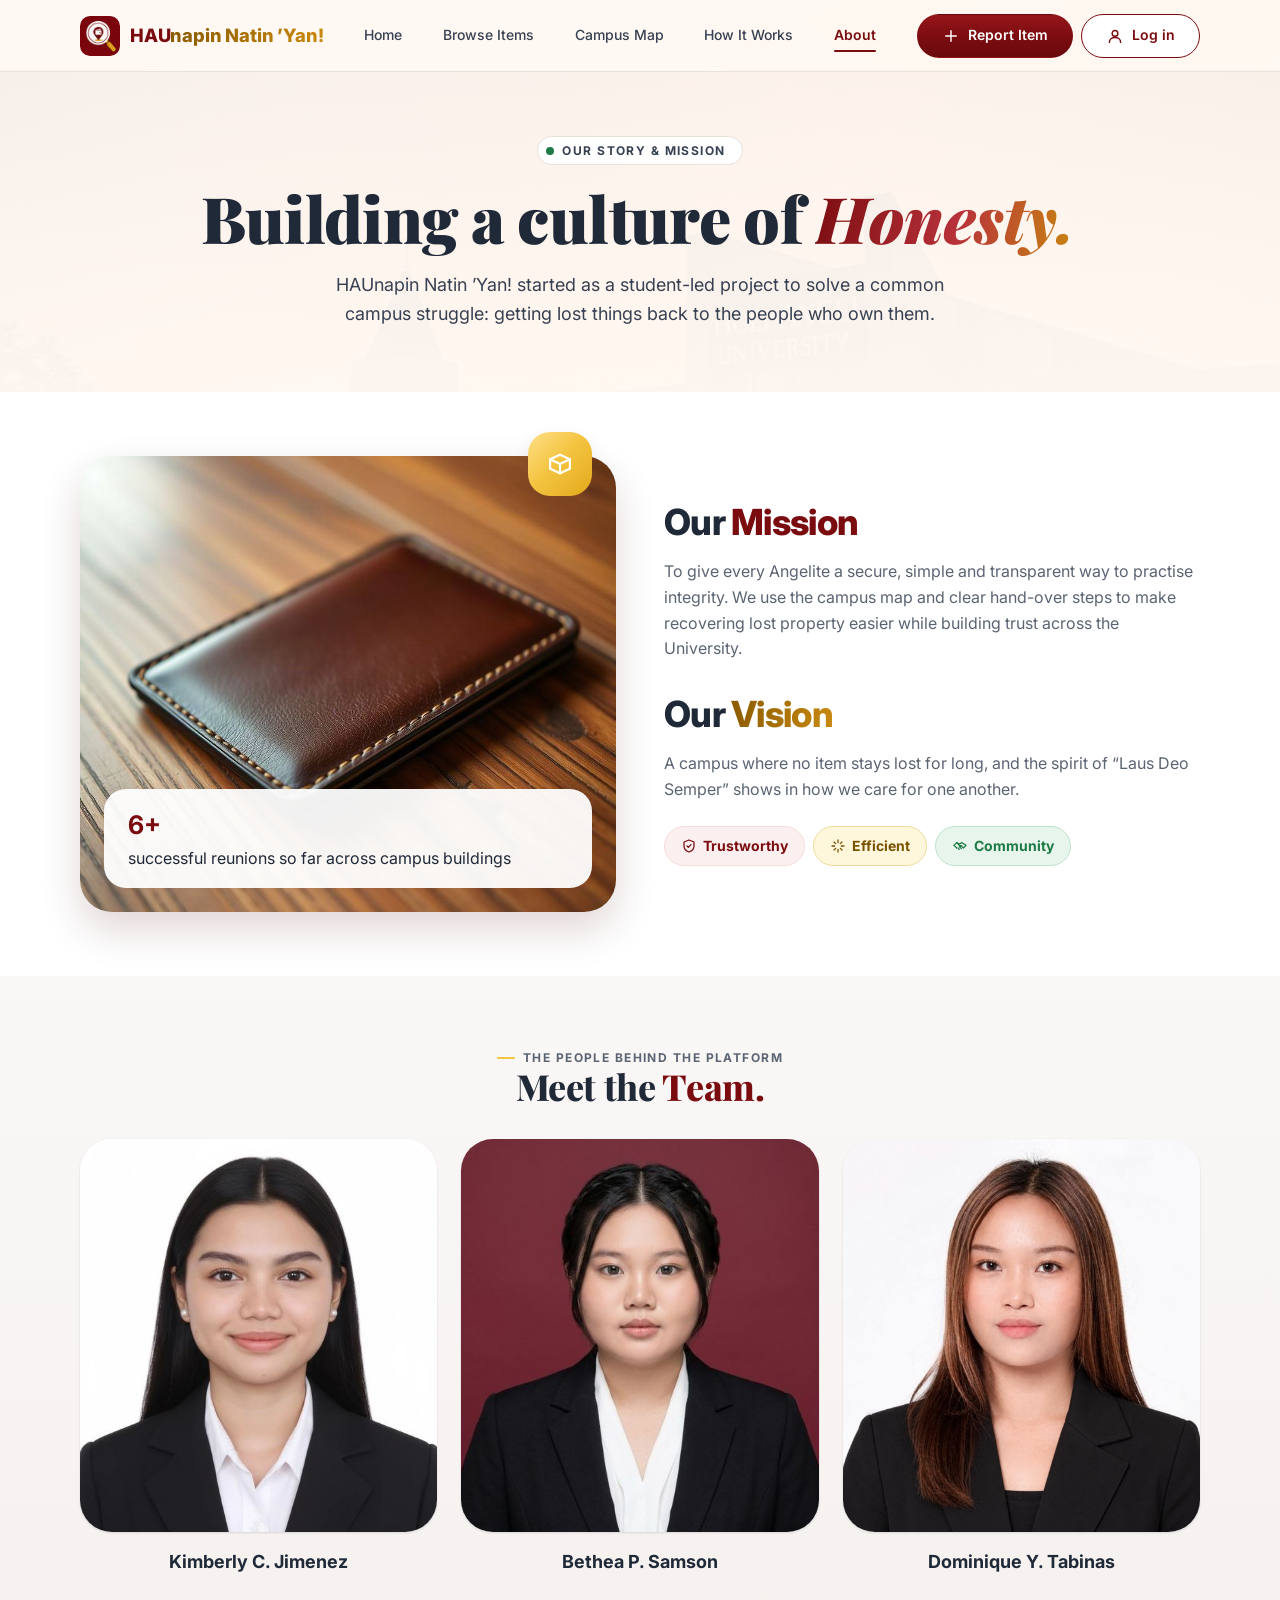
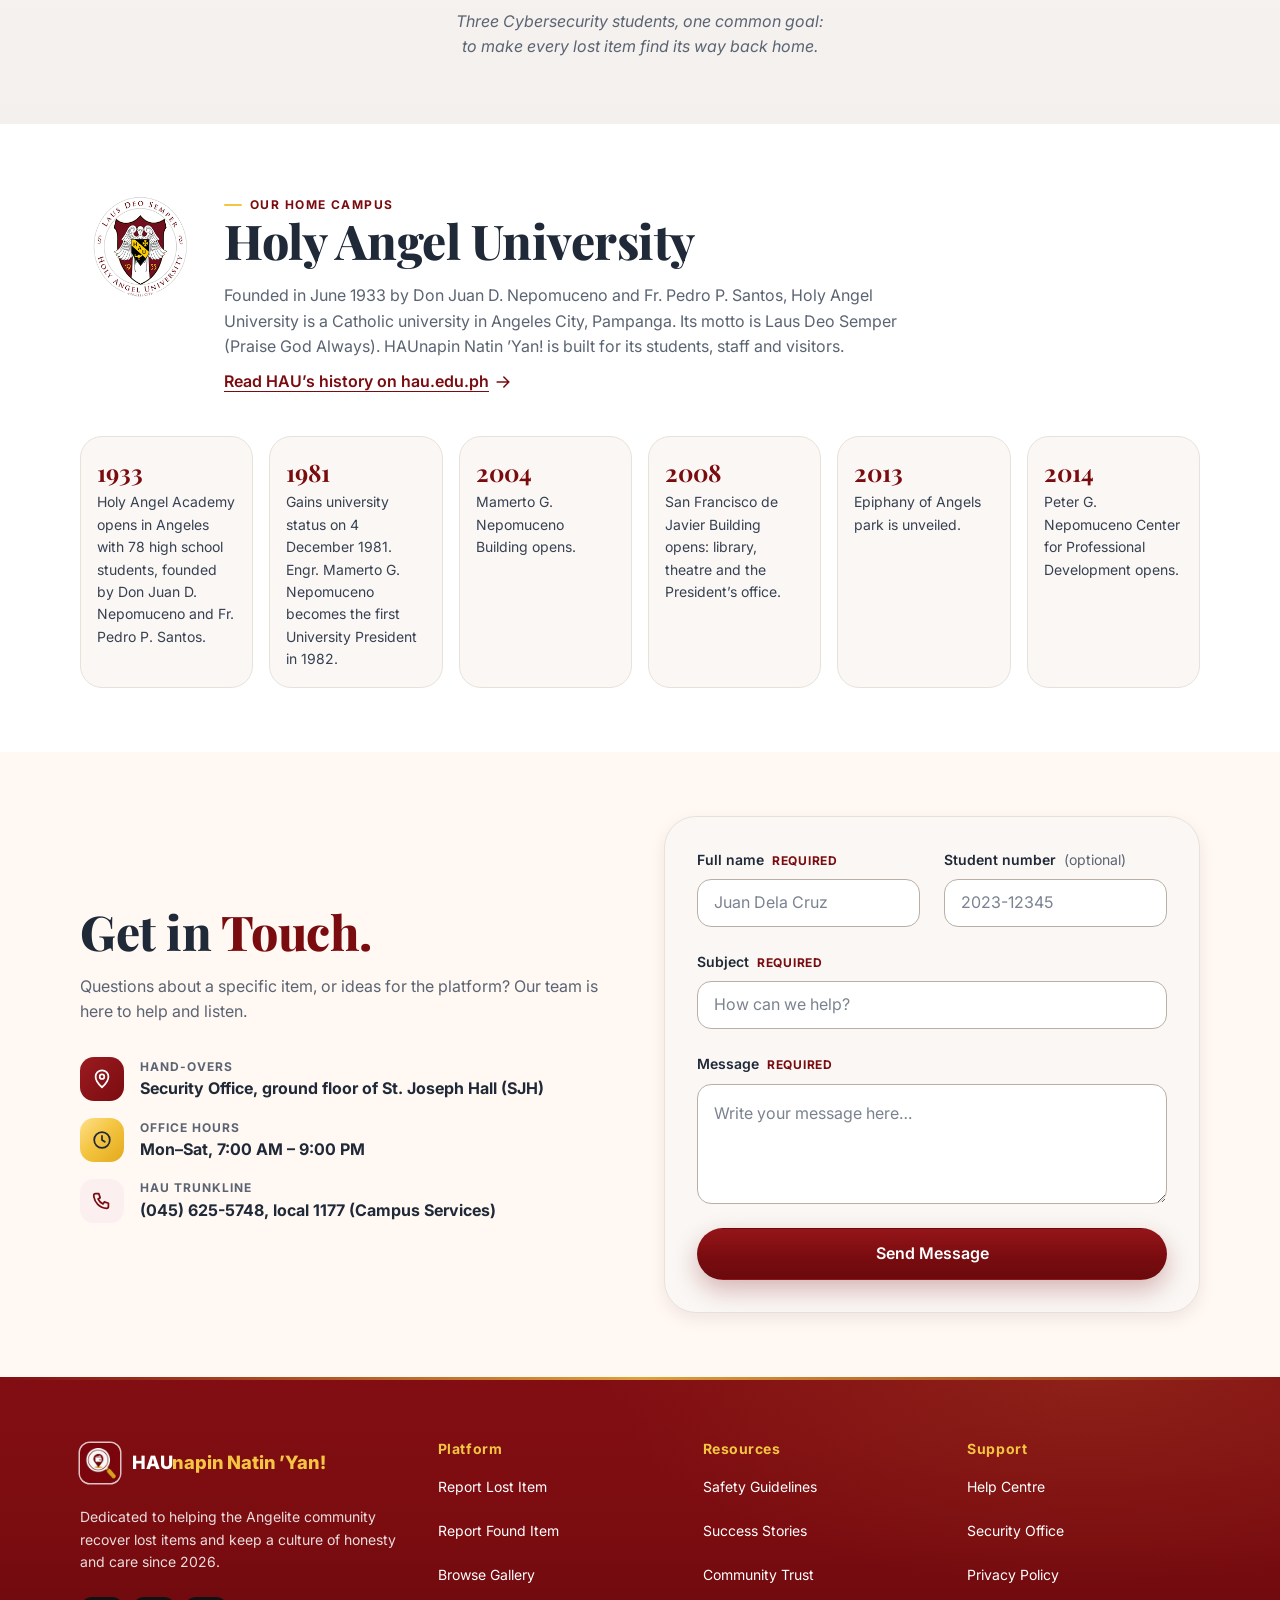
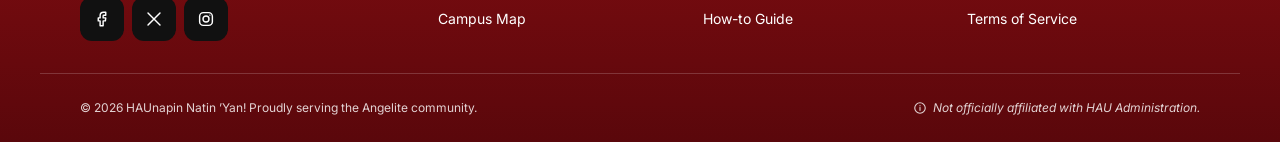
==== commit 99e485bd: "Release finalized codebase and complete project revisions Co-authored-by: domjy <tabinasdominique@gm" ====
--- a/about.html
+++ b/about.html
@@ -11,7 +11,7 @@
 <link rel="preconnect" href="https://fonts.googleapis.com">
 <link rel="preconnect" href="https://fonts.gstatic.com" crossorigin>
 <link href="https://fonts.googleapis.com/css2?family=Inter:wght@400;500;600;700;800;900&family=Playfair+Display:ital,wght@0,700;0,800;0,900;1,700;1,800;1,900&display=swap" rel="stylesheet">
-<link rel="stylesheet" href="css/styles.css?v=20261009c">
+<link rel="stylesheet" href="css/styles.css?v=20261010u">
 </head>
 <body data-page="about">
 
@@ -177,12 +177,12 @@
     <p class="footer-note"><svg class="icon" viewBox="0 0 24 24" fill="none" stroke="currentColor" stroke-width="1.9" stroke-linecap="round" stroke-linejoin="round" aria-hidden="true" focusable="false"><circle cx="12" cy="12" r="9"/><path d="M12 11v5M12 8v.01"/></svg>Not officially affiliated with HAU Administration.</p>
   </div>
 </footer>
-<script src="js/sync.js?v=20261009c"></script>
-<script src="js/icons.js?v=20261009c"></script>
-<script src="js/data.js?v=20261009c"></script>
-<script src="js/store.js?v=20261009c"></script>
-<script src="js/auth.js?v=20261009c"></script>
-<script src="js/ui.js?v=20261009c"></script>
-<script src="js/pages/content.js?v=20261009c"></script>
+<script src="js/sync.js?v=20261010u"></script>
+<script src="js/icons.js?v=20261010u"></script>
+<script src="js/data.js?v=20261010u"></script>
+<script src="js/store.js?v=20261010u"></script>
+<script src="js/auth.js?v=20261010u"></script>
+<script src="js/ui.js?v=20261010u"></script>
+<script src="js/pages/content.js?v=20261010u"></script>
 </body>
 </html>
--- a/css/styles.css
+++ b/css/styles.css
@@ -1521,3 +1521,275 @@
 .already-in .cluster { margin-top: var(--s-2); }
 .last-login { font-size: var(--fs-xs); color: var(--muted); margin-top: var(--s-1); }
 .btn[aria-busy="true"] { opacity: .7; cursor: progress; }
+
+/* ---------- Campus map v3: the team's 21-building map ---------- */
+.map-shell { background: #E4EBDA; }
+.map-ground { fill: #E4EBDA; }
+.map-campus { fill: #EFEBE3; stroke: #DCD5C8; stroke-width: 3; }
+.map-lawn { fill: #C3D9A6; stroke: #B1CC92; stroke-width: 2; }
+.map-drive-edge, .map-drive-edge-c { fill: none; stroke: #DCD5C8; stroke-width: 70; stroke-linecap: round; stroke-linejoin: round; }
+.map-drive-edge-c { fill: #DCD5C8; stroke: none; }
+.map-drive { fill: none; stroke: #444A53; stroke-width: 54; stroke-linecap: round; stroke-linejoin: round; }
+.map-asphalt { fill: #444A53; }
+.map-drive-line { fill: none; stroke: #FFFFFF; stroke-width: 3; stroke-dasharray: 16 14; opacity: .85; }
+.map-plaza { fill: #F6F2EA; stroke: #DCD5C8; stroke-width: 4; }
+.map-fountain { fill: #7CC3DD; stroke: #FFFFFF; stroke-width: 5; }
+.map-fountain-jet { fill: #C7E9F4; }
+.map-canopy { fill: #C9673A; }
+.map-canopy-shadow { fill: rgba(59, 42, 32, .16); }
+.canopy-ridge { stroke: #E0875A; stroke-width: 3; }
+.canopy-seam { stroke: #9E4A26; stroke-width: 3; }
+.map-tree { fill: #7EAD5A; stroke: #6A9A49; stroke-width: 2; }
+.map-tree.alt { fill: #6E9F4B; stroke: #5E8C3E; }
+.map-tree-shadow { fill: rgba(40, 60, 30, .14); }
+.map-fence { fill: none; stroke: #8C7B66; stroke-width: 7; stroke-dasharray: 18 7; }
+.map-post { fill: #8C7B66; stroke: #FFFFFF; stroke-width: 2; }
+.map-gate-label { font: 800 22px var(--font-body); fill: var(--burgundy); letter-spacing: .08em; text-transform: uppercase; paint-order: stroke; stroke: #E4EBDA; stroke-width: 6px; stroke-linejoin: round; }
+.landmark-label { font: 800 22px var(--font-body); fill: #5E7A4A; letter-spacing: .16em; text-transform: uppercase; text-anchor: middle; dominant-baseline: middle; paint-order: stroke; stroke: rgba(255,255,255,.75); stroke-width: 5px; stroke-linejoin: round; pointer-events: none; }
+
+.bldg .shadow { fill: rgba(59, 42, 32, .17); }
+.bldg .roof { fill: #FFFFFF; stroke: #CFC6B6; stroke-width: 3; stroke-linejoin: round; transition: fill .2s var(--ease), stroke .2s var(--ease); }
+.bldg.tone-red .roof { fill: #E4574B; stroke: #B5392F; }
+.bldg.tone-brick .roof { fill: #E05A4E; stroke: #B5392F; }
+.bldg.tone-yellow .roof { fill: #F7D056; stroke: #D9AE2A; }
+.bldg.tone-navy .roof { fill: #2459B3; stroke: #183E86; }
+.bldg.tone-cream .roof { fill: #FBF0CF; stroke: #E2CF96; }
+.bldg.tone-gray .roof { fill: #A9ADB2; stroke: #8C9096; }
+.bldg.tone-court .roof { fill: #F2F0EC; }
+.bldg.tone-u .roof { stroke: none; }
+.roof-detail { fill: #F3E2B1; pointer-events: none; }
+.roof-ring { fill: none; stroke: #E6DFD2; stroke-width: 4; pointer-events: none; }
+.roof-line { stroke: #DDD8CF; stroke-width: 3; pointer-events: none; }
+.chapel-cross { stroke: #B5B5B2; stroke-width: 4; stroke-linecap: round; pointer-events: none; }
+.bldg-badge { pointer-events: none; }
+.bldg-badge circle { fill: var(--burgundy); stroke: var(--gold); stroke-width: 4; }
+.bldg-badge text { font: 800 24px var(--font-body); fill: #FFFFFF; text-anchor: middle; dominant-baseline: central; }
+.bldg.tone-red .bldg-badge circle, .bldg.tone-brick .bldg-badge circle, .bldg.tone-navy .bldg-badge circle { fill: #FFFFFF; }
+.bldg.tone-red .bldg-badge text, .bldg.tone-brick .bldg-badge text, .bldg.tone-navy .bldg-badge text { fill: var(--burgundy); }
+.bldg-label { font: 800 22px var(--font-body); fill: #3B2F31; letter-spacing: .04em; text-anchor: middle; dominant-baseline: middle; paint-order: stroke; stroke: rgba(255,255,255,.85); stroke-width: 5px; stroke-linejoin: round; pointer-events: none; }
+.bldg.tone-red .bldg-label, .bldg.tone-brick .bldg-label, .bldg.tone-navy .bldg-label, .bldg.tone-gray .bldg-label { fill: #FFFFFF; stroke: rgba(0,0,0,.25); }
+.bldg.is-hot:hover .roof, .bldg.is-hot:focus-visible .roof { fill: #FFF3D1; stroke: var(--burgundy); stroke-width: 5; }
+.bldg.is-selected .roof { fill: #FFE7A6; stroke: var(--burgundy); stroke-width: 6; }
+.bldg.is-hot:hover .bldg-label, .bldg.is-selected .bldg-label { fill: var(--burgundy); stroke: rgba(255,255,255,.9); }
+.map-legend .lg-fence { border-top: 3px dashed #8C7B66; }
+
+.bldg-outline { fill: #FFFFFF; stroke: #CFC6B6; stroke-width: 6; stroke-linejoin: round; }
+.bldg-outline-shadow { fill: rgba(59, 42, 32, .17); }
+.bldg.tone-u .shadow { display: none; }
+
+/* ============================================================
+   Finishing layer: small touches that make the site feel premium.
+   Keeps the Figma layout; only refines colour depth, motion and detail.
+   ============================================================ */
+body {
+  background:
+    radial-gradient(1100px 520px at 100% -8%, rgba(244, 197, 66, 0.10), transparent 62%),
+    radial-gradient(900px 520px at -12% 28%, rgba(122, 12, 16, 0.045), transparent 60%),
+    var(--cream);
+  background-attachment: fixed;
+}
+::selection { background: rgba(244, 197, 66, 0.45); color: var(--ink); }
+html { scrollbar-color: #C9B9AE transparent; }
+
+/* Header: lighter glass, gains a soft shadow once the page scrolls */
+.site-header { background: rgba(255, 248, 243, 0.82); transition: box-shadow 0.3s var(--ease), background 0.3s var(--ease); }
+.site-header.is-scrolled { background: rgba(255, 250, 246, 0.92); box-shadow: 0 10px 30px rgba(74, 4, 4, 0.07); border-bottom-color: transparent; }
+.brand-mark { transition: transform 0.35s var(--ease); }
+.brand:hover .brand-mark { transform: rotate(-6deg) scale(1.05); }
+.nav-link::after {
+  content: ''; position: absolute; left: var(--s-2); right: var(--s-2); bottom: 6px; height: 2px; border-radius: 2px;
+  background: linear-gradient(90deg, var(--burgundy), var(--gold)); transform: scaleX(0); transform-origin: left; transition: transform 0.3s var(--ease);
+}
+.nav-link:hover::after, .nav-link[aria-current="page"]::after { transform: scaleX(1); }
+
+/* Buttons: a little depth and lift */
+.btn-primary { background: linear-gradient(180deg, #951519 0%, var(--burgundy) 55%, #6A0A0E 100%); }
+.btn-primary:hover { background: linear-gradient(180deg, #7E1014 0%, var(--burgundy-dark) 100%); box-shadow: 0 14px 30px rgba(122, 12, 16, 0.34); transform: translateY(-1px); }
+.btn-gold { background: linear-gradient(180deg, #F8D263 0%, var(--gold) 60%, #EDB92A 100%); box-shadow: 0 10px 22px rgba(212, 160, 23, 0.28); }
+.btn-gold:hover { background: linear-gradient(180deg, #F4C542 0%, #E5AE1C 100%); transform: translateY(-1px); }
+.btn-dark:hover, .btn-outline:hover { transform: translateY(-1px); }
+.btn-outline:hover { box-shadow: 0 8px 18px rgba(74, 4, 4, 0.08); }
+.btn:active { transform: translateY(1px); }
+
+/* Cards: gentle lift, photo zoom */
+.item-card:hover { transform: translateY(-4px); box-shadow: var(--shadow-3); border-color: var(--burgundy-100); }
+.item-media img { transition: transform 0.6s var(--ease); }
+.item-card:hover .item-media img { transform: scale(1.05); }
+.row-card:hover { box-shadow: 0 6px 16px rgba(74, 4, 4, 0.06); }
+
+/* Eyebrows get a short gold rule */
+.eyebrow:not(.eyebrow-pill)::before { content: ''; width: 18px; height: 2px; border-radius: 2px; background: var(--gold); flex: none; }
+
+/* Footer: richer maroon with a gold hairline */
+.site-footer {
+  position: relative;
+  background:
+    radial-gradient(700px 300px at 85% 0%, rgba(244, 197, 66, 0.10), transparent 70%),
+    linear-gradient(180deg, #820E13 0%, var(--burgundy) 45%, #5A070B 100%);
+}
+.site-footer::before { content: ''; position: absolute; left: 0; right: 0; top: 0; height: 3px; background: linear-gradient(90deg, transparent, var(--gold), transparent); opacity: 0.8; }
+.site-footer .icon-btn, .site-footer .social a { transition: transform 0.2s var(--ease), background 0.2s; }
+.site-footer .icon-btn:hover, .site-footer .social a:hover { transform: translateY(-2px); }
+
+/* Map frames get a soft inner edge */
+.map-shell { box-shadow: inset 0 0 0 1px rgba(74, 4, 4, 0.06); }
+.map-controls .icon-btn { transition: transform 0.2s var(--ease), background 0.2s; }
+.map-controls .icon-btn:hover { transform: scale(1.06); }
+
+/* Scroll reveal (only when JS is on and motion is allowed) */
+html.js-reveal .reveal { opacity: 0; transform: translateY(18px); }
+html.js-reveal .reveal.is-in { opacity: 1; transform: none; transition: opacity 0.7s var(--ease), transform 0.7s var(--ease); transition-delay: var(--d, 0s); }
+@media (prefers-reduced-motion: reduce) { html.js-reveal .reveal { opacity: 1; transform: none; } }
+@media print { html.js-reveal .reveal { opacity: 1 !important; transform: none !important; } .site-header { position: static; } }
+/* Home map preview: show the whole campus, caption sits under the map */
+.preview-frame { display: flex; flex-direction: column; gap: var(--s-1); }
+.preview-frame .map-shell { aspect-ratio: 1830 / 1350; }
+.preview-cta { position: static; box-shadow: none; background: var(--surface-2); border: 1px solid var(--line); }
+/* Team: smaller portraits on phones, gentle hover */
+@media (max-width: 599.98px) { .team-card img { max-width: 260px; margin-inline: auto; } }
+.team-card img { transition: transform 0.4s var(--ease), box-shadow 0.4s var(--ease); }
+.team-card:hover img { transform: translateY(-4px); box-shadow: var(--shadow-3); }
+
+/* ============================================================
+   Gradient colour layer: same layout, richer colour.
+   Burgundy → wine, gold → amber, cream → blush.
+   ============================================================ */
+:root {
+  --grad-burgundy: linear-gradient(135deg, #A3171D 0%, #7A0C10 48%, #4A0404 100%);
+  --grad-burgundy-soft: linear-gradient(135deg, #9B1B20 0%, #7A0C10 100%);
+  --grad-gold: linear-gradient(135deg, #FFE08A 0%, #F4C542 45%, #E3A91B 100%);
+  --grad-sunrise: linear-gradient(135deg, #7A0C10 0%, #B8323A 55%, #E39A3C 100%);
+  --grad-cream: linear-gradient(180deg, #FFF6EA 0%, #FFF8F3 100%);
+  --grad-text: linear-gradient(100deg, #7A0C10 0%, #B8323A 55%, #C98A0E 100%);
+}
+
+/* Headline accents: gradient text (falls back to solid burgundy) */
+@supports ((-webkit-background-clip: text) or (background-clip: text)) {
+  h1 .accent, h2 .accent, .page-hero h1 .accent, .hero h1 .accent {
+    background: var(--grad-text); -webkit-background-clip: text; background-clip: text; color: transparent;
+    padding-right: 0.08em; /* italic overhang */
+  }
+  .hero h1 .accent-gold, h1 .accent-gold, h2 .accent-gold {
+    background: linear-gradient(100deg, #9A6A00 0%, #C98A0E 50%, #E0A82A 100%); -webkit-background-clip: text; background-clip: text; color: transparent;
+    padding-right: 0.08em;
+  }
+}
+
+/* Heroes: layered blush + gold glow */
+.hero::before {
+  background:
+    radial-gradient(55% 70% at 88% 6%, rgba(244, 197, 66, 0.28), transparent 70%),
+    radial-gradient(45% 60% at 2% 95%, rgba(184, 50, 58, 0.14), transparent 70%),
+    radial-gradient(40% 50% at 45% 40%, rgba(255, 255, 255, 0.7), transparent 70%),
+    linear-gradient(180deg, #FFF3E4 0%, #FFF8F3 100%);
+}
+.page-hero {
+  background:
+    radial-gradient(50% 90% at 90% 0%, rgba(244, 197, 66, 0.22), transparent 70%),
+    radial-gradient(45% 80% at 5% 100%, rgba(184, 50, 58, 0.10), transparent 70%),
+    linear-gradient(180deg, #FFF0E0 0%, #FFF8F3 100%);
+}
+
+/* Solid fills → gradients */
+.chip[aria-pressed="true"], .badge-solid-lost, .loc-bar, .tile.is-burgundy, .skip-link { background: var(--grad-burgundy-soft); }
+.badge-solid-found, .loc-bar.is-found, .tile.is-gold, .avatar-stack b, .corner-badge { background: var(--grad-gold); }
+.step:nth-child(odd) .step-icon { background: var(--grad-gold); }
+.step:nth-child(even) .step-icon { background: linear-gradient(135deg, #FFFFFF 0%, #FFF3E6 100%); }
+.item-card:hover .view-pill { background: var(--grad-burgundy-soft); }
+.progress span, .bar span { background: linear-gradient(90deg, #7A0C10 0%, #B8323A 60%, #E3A91B 100%); }
+.snapshot {
+  background:
+    radial-gradient(80% 60% at 100% 0%, rgba(244, 197, 66, 0.22), transparent 60%),
+    var(--grad-burgundy);
+}
+.cta-card {
+  background:
+    radial-gradient(70% 90% at 100% 100%, rgba(244, 197, 66, 0.25), transparent 60%),
+    var(--grad-burgundy);
+}
+.auth-bg::after { background: linear-gradient(160deg, rgba(74, 4, 4, .92) 0%, rgba(122, 12, 16, .86) 45%, rgba(184, 50, 58, .78) 80%, rgba(227, 154, 60, .55) 100%); }
+
+/* Section bands */
+.band-cream {
+  background:
+    radial-gradient(50% 80% at 0% 0%, rgba(255, 255, 255, 0.8), transparent 70%),
+    linear-gradient(135deg, #FFF4D6 0%, #FDEBC8 55%, #FBE0C4 100%);
+}
+.band-grey { background: linear-gradient(180deg, #F6F2EE 0%, #EFE9E4 100%); }
+.band-soft { background: linear-gradient(180deg, #FAF8F7 0%, #F4F0EE 100%); }
+.band-gold {
+  background:
+    radial-gradient(60% 80% at 90% 0%, rgba(255, 255, 255, 0.35), transparent 70%),
+    linear-gradient(135deg, #FFD966 0%, #F4C542 45%, #E8AE25 100%);
+}
+.band-gold .faq-item[open] { background: linear-gradient(135deg, #2A0D10 0%, #111111 100%); }
+.cta-band {
+  background:
+    radial-gradient(40% 80% at 15% 50%, rgba(244, 197, 66, 0.16), transparent 70%),
+    radial-gradient(40% 80% at 85% 50%, rgba(184, 50, 58, 0.12), transparent 70%),
+    linear-gradient(180deg, #FFF8F3 0%, #FBEDEA 100%);
+}
+
+/* Cards: hairline gradient edge on hover */
+.card, .item-card, .story-card { background-clip: padding-box; }
+.item-card::before {
+  content: ''; position: absolute; inset: 0; z-index: 3; border-radius: inherit; padding: 1.5px; pointer-events: none;
+  background: linear-gradient(135deg, rgba(122, 12, 16, .55), rgba(244, 197, 66, .7));
+  -webkit-mask: linear-gradient(#000 0 0) content-box, linear-gradient(#000 0 0); -webkit-mask-composite: xor; mask-composite: exclude;
+  opacity: 0; transition: opacity .3s var(--ease);
+}
+.item-card:hover::before { opacity: 1; }
+.feature-icon, .cat-option .box .ico { background: linear-gradient(135deg, #FFFFFF 0%, #FFF1E2 100%); }
+.story-card blockquote { background: linear-gradient(135deg, #FFF9F0 0%, #FBF1EE 100%); }
+
+/* Brand name: subtle gradient on "napin Natin 'Yan!" */
+@supports ((-webkit-background-clip: text) or (background-clip: text)) {
+  .site-header .brand-name span { background: linear-gradient(100deg, #8A5A00, #C98A0E); -webkit-background-clip: text; background-clip: text; color: transparent; }
+}
+
+/* ---------- Page transitions: fade up on arrival, fade out on leave ---------- */
+@keyframes hny-page-in { from { opacity: 0; transform: translateY(14px); } to { opacity: 1; transform: none; } }
+main { animation: hny-page-in .55s cubic-bezier(.22, .8, .24, 1) both; }
+.site-footer { animation: hny-page-in .55s .08s cubic-bezier(.22, .8, .24, 1) both; }
+html.is-leaving main, html.is-leaving .site-footer { opacity: 0; transform: translateY(-8px); transition: opacity .22s ease, transform .22s ease; }
+/* Browsers with cross-document view transitions get a native cross-fade too */
+@view-transition { navigation: auto; }
+::view-transition-old(root) { animation: .22s ease both hny-vt-out; }
+::view-transition-new(root) { animation: .45s cubic-bezier(.22, .8, .24, 1) both hny-page-in; }
+@keyframes hny-vt-out { to { opacity: 0; } }
+@media (prefers-reduced-motion: reduce) {
+  main, .site-footer { animation: none; }
+  html.is-leaving main, html.is-leaving .site-footer { opacity: 1; transform: none; }
+}
+@supports ((-webkit-background-clip: text) or (background-clip: text)) {
+  .hero h1 .line-2, .hero h1 .line-3 { width: fit-content; -webkit-background-clip: text; background-clip: text; color: transparent; padding-right: 0.1em; }
+  .hero h1 .line-2 { background-image: linear-gradient(100deg, #7A0C10 0%, #A8202A 55%, #C2414A 100%); }
+  .hero h1 .line-3 { background-image: linear-gradient(100deg, #8A5A00 0%, #B97D0A 50%, #D99A1E 100%); }
+  .accent-solid, h2.h-burgundy, .c-gold {
+    -webkit-background-clip: text; background-clip: text; color: transparent;
+  }
+  .accent-solid, h2.h-burgundy { background-image: var(--grad-text); }
+  h2.h-burgundy { width: fit-content; margin-inline: auto; }
+  .c-gold { background-image: linear-gradient(100deg, #8A5A00 0%, #C98A0E 100%); }
+}
+/* Home hero: campus photo more visible; fade stays strong behind the headline so text reads clearly */
+.hero-bg img { opacity: .9; filter: saturate(1.05) contrast(1.02); }
+.hero-bg::after {
+  background:
+    linear-gradient(100deg, rgba(255,248,243,.94) 0%, rgba(255,248,243,.82) 38%, rgba(255,243,230,.45) 68%, rgba(255,240,225,.2) 100%),
+    linear-gradient(180deg, rgba(255,248,243,0) 70%, rgba(255,248,243,.9) 100%);
+}
+@media (max-width: 899.98px) {
+  .hero-bg::after { background: linear-gradient(180deg, rgba(255,248,243,.78) 0%, rgba(255,248,243,.88) 60%, rgba(255,248,243,.96) 100%); }
+}
+
+/* Street View: photo fade-in, counter, live mini map */
+.street-photo img { opacity: 0; transform: scale(1.03); transition: opacity .45s ease, transform .9s cubic-bezier(.22,.8,.24,1); }
+.street-photo img.is-in { opacity: 1; transform: none; }
+.street-count { margin-left: var(--s-1); padding-left: var(--s-1); border-left: 1px solid rgba(255,255,255,.3); color: rgba(255,255,255,.75); font-weight: 600; letter-spacing: .04em; }
+.street-mini { background: #E4EBDA; }
+.street-mini img { object-fit: initial; }
+.street-mini-dot { position: absolute; left: 50%; top: 50%; width: 14px; height: 14px; margin: -7px 0 0 -7px; border-radius: 50%; background: var(--burgundy); border: 3px solid #fff; box-shadow: 0 0 0 6px rgba(122,12,16,.25); animation: hny-ping 1.8s ease-out infinite; }
+@keyframes hny-ping { 0% { box-shadow: 0 0 0 0 rgba(122,12,16,.45); } 100% { box-shadow: 0 0 0 14px rgba(122,12,16,0); } }
+.street-chips { scroll-behavior: smooth; }
+@media (prefers-reduced-motion: reduce) { .street-photo img { opacity: 1; transform: none; } .street-mini-dot { animation: none; } }
